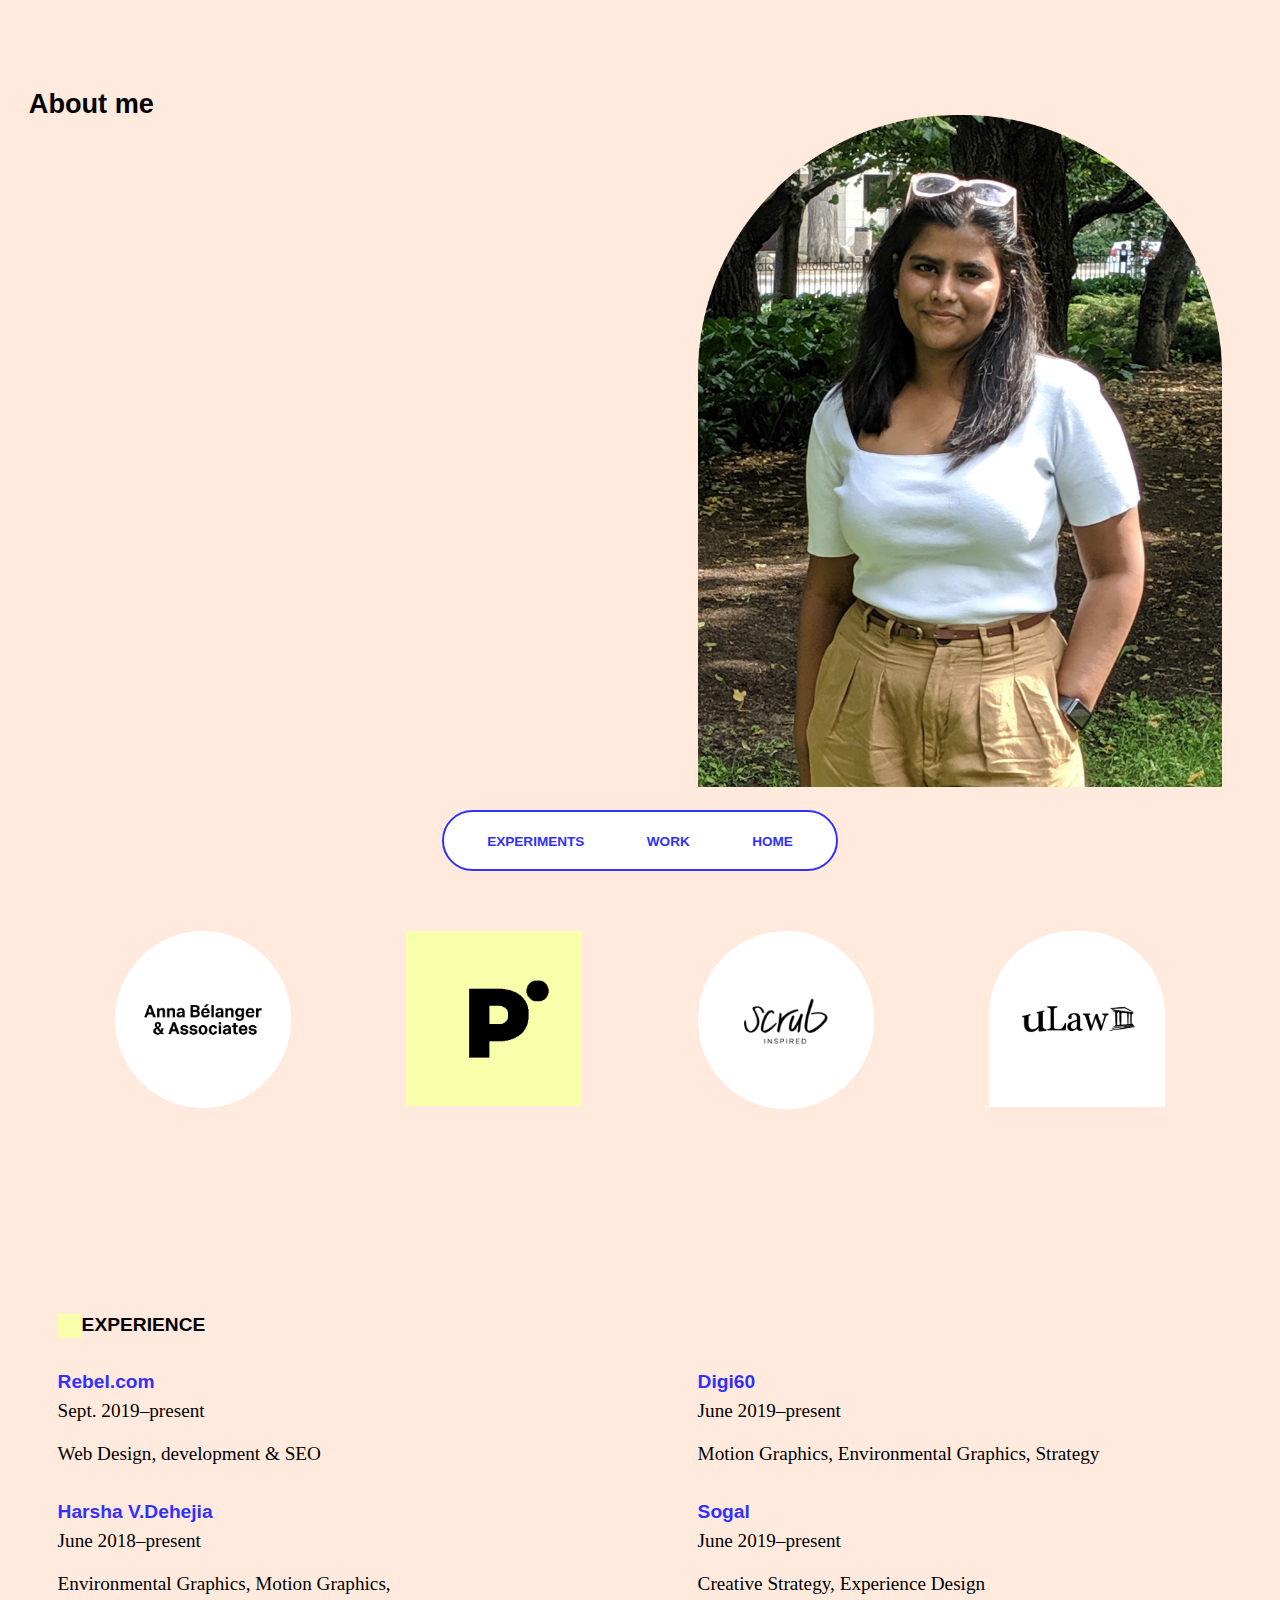
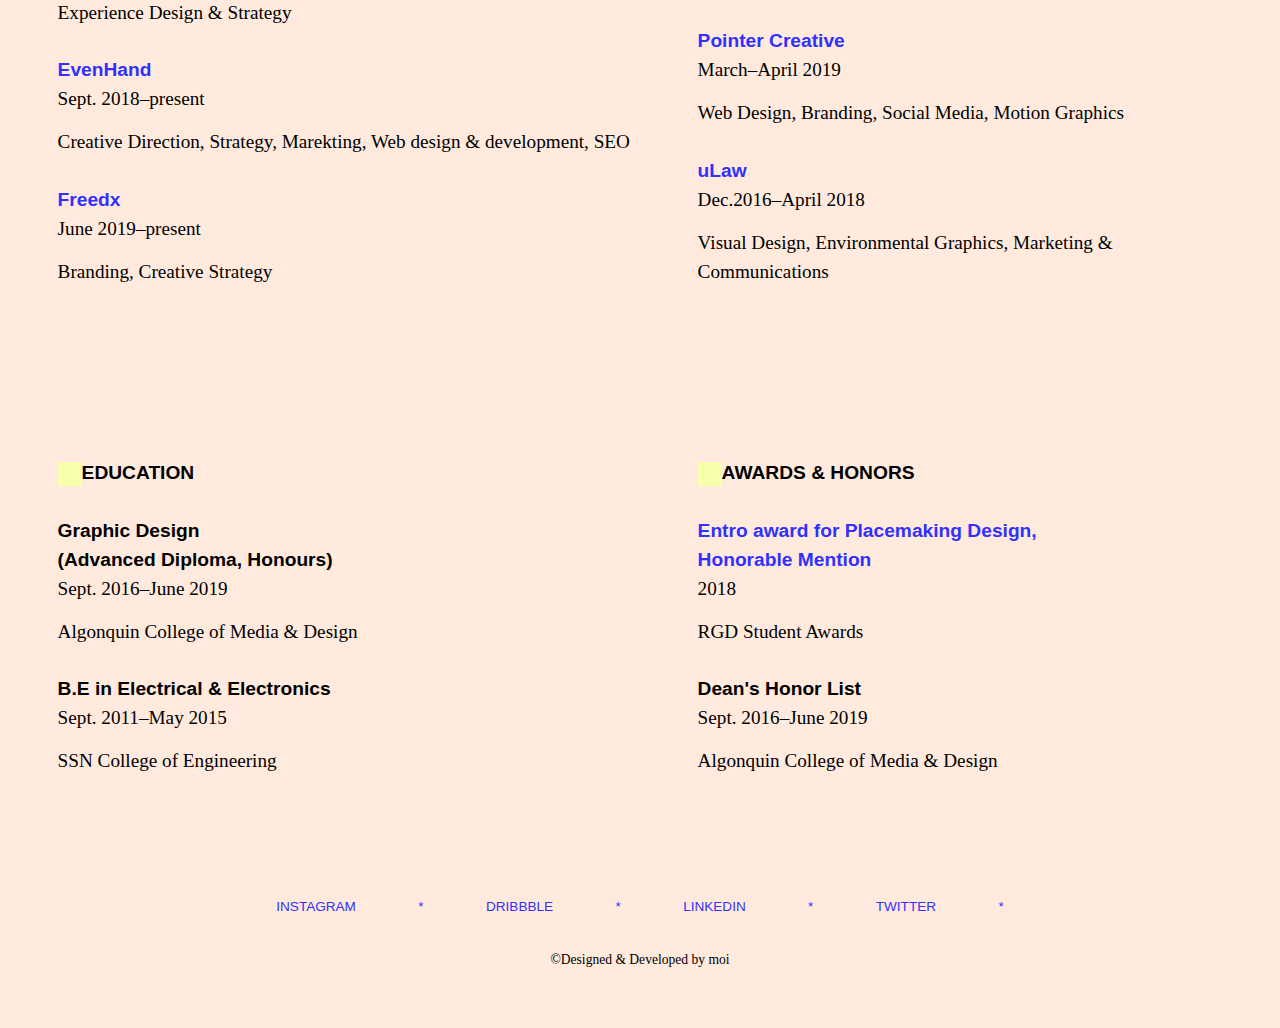
==== about-me.html @ 54960b16 "Add about page" ====
<!DOCTYPE html>
<html lang="en-ca">
<head>
  <meta charset="utf-8">
  <title>🖐🏽Shrinidhi Sridhar</title>
  <link href="css/modules.css" rel="stylesheet">
  <link href="css/type.css" rel="stylesheet">
  <link href="css/grids.css" rel="stylesheet">
  <link href="css/main.css" rel="stylesheet">
  <link rel="stylesheet" href="https://use.typekit.net/ygd5dhr.css">
</head>
<body>
  <header class="">
    <a class="icon i-24" href="index.html"><img class="island-2 img-flex text-left" src="images/arrow-back-24px.svg" alt=""></a>
    <nav class="nav pin-bc push text-center">
      <ul class="list-group-inline  push-0 island-1-2">
        <li class="list-group-item milli termina-demi gutter bold push-0"><a href="experiments.html">EXPERIMENTS</a></li>
        <li class="list-group-item milli termina-demi gutter bold push-0"><a href="#work">WORK</a></li>
        <li class="list-group-item milli termina-demi gutter bold push-0"><a href="index.html">HOME</a></li>
      </ul>
    </nav>
  </header>

  <main class="">
    <section class="grid island push-2">
      <div class="unit xs-1 s-1 m-1-2 l-1-2 island">
        <h2 class="mega termina-demi pad-t">About me</h2>
        <p class="milli"></p>
      </div>
      <div class="unit xs-1 s-1 m-1-2 l-1-2 pad-t-2">
        <img class="img-flex gutter-2 pad-t gutter-2" src="images/me.png" alt="">
      </div>
    </section>

    <section class="island-2 clients">
      <h3 class="kilo termina-demi text-center">CLIENTS</h3>
      <ul class="list-group-inline grid">
        <li class="unit xs-1-2 s-1-2 m-1-4 l-1-4 list-group-item pad-t pad-b gutter-2"><a href="#"><img class="img-flex" src="images/anna-logo.png" alt=""></a></li>
        <li class="unit xs-1-2 s-1-2 m-1-4 l-1-4 list-group-item pad-t pad-b gutter-2"><a href="#"><img class="img-flex" src="images/pointer-logo.png" alt=""></a></li>
        <li class="unit xs-1-2 s-1-2 m-1-4 l-1-4 list-group-item pad-t pad-b gutter-2"><a href="#"><img class="img-flex" src="images/scrub-logo.png" alt=""></a></li>
        <li class="unit xs-1-2 s-1-2 m-1-4 l-1-4 list-group-item pad-t pad-b gutter-2"><a href="#"><img class="img-flex" src="images/ulaw-logo.png" alt=""></a></li>
      </ul>
    </section>

    <section class="pad-t-2 experience island-2">
      <h3 class="kilo pad-t-2 termina-demi"><img class="icon i-24" src="images/square.png" alt="">EXPERIENCE</h3>
      <div class="grid">
        <ul class="unit xs-1 s-1 m-1-2 l-1-2 list-group-inline">
          <li class="list-group-item">
            <a class="kilo push-0 termina-demi" href="https://www.rebel.com/" target="_blank">Rebel.com</a>
            <p class="kilo freight-big push-1-2 italic">Sept. 2019–present</p>
            <p class="kilo freight-big">Web Design, development & SEO</p>
          </li>
          <li class="list-group-item">
            <a class="kilo push-0 termina-demi" href="https://www.rebel.com/" target="_blank">Harsha V.Dehejia</a>
            <p class="kilo freight-big push-1-2 italic">June 2018–present</p>
            <p class="kilo freight-big">Environmental Graphics, Motion Graphics,<br>Experience Design & Strategy</p>
          </li>
          <li class="list-group-item">
            <a class="kilo push-0 termina-demi" href="https://www.rebel.com/" target="_blank">EvenHand</a>
            <p class="kilo freight-big push-1-2 italic">Sept. 2018–present</p>
            <p class="kilo freight-big">Creative Direction, Strategy, Marekting, Web design & development, SEO</p>
          </li>
          <li class="list-group-item">
            <a class="kilo push-0 termina-demi" href="https://www.rebel.com/" target="_blank">Freedx</a>
            <p class="kilo freight-big push-1-2 italic">June 2019–present</p>
            <p class="kilo freight-big">Branding, Creative Strategy</p>
          </li>
        </ul>
        <ul class="unit xs-1 s-1 m-1-2 l-1-2 list-group-inline gutter-2">
          <li class="list-group-item">
            <a class="kilo push-0 termina-demi" href="https://www.rebel.com/" target="_blank">Digi60</a>
            <p class="kilo freight-big push-1-2 italic">June 2019–present</p>
            <p class="kilo freight-big">Motion Graphics, Environmental Graphics, Strategy</p>
          </li>
          <li class="list-group-item">
            <a class="kilo push-0 termina-demi" href="https://www.rebel.com/" target="_blank">Sogal</a>
            <p class="kilo freight-big push-1-2 italic">June 2019–present</p>
            <p class="kilo freight-big">Creative Strategy, Experience Design</p>
          </li>
          <li class="list-group-item">
            <a class="kilo push-0 termina-demi" href="https://www.rebel.com/" target="_blank">Pointer Creative</a>
            <p class="kilo freight-big push-1-2 italic">March–April 2019</p>
            <p class="kilo freight-big">Web Design, Branding, Social Media, Motion Graphics</p>
          </li>
          <li class="list-group-item">
            <a class="kilo push-0 termina-demi" href="https://www.rebel.com/" target="_blank">uLaw</a>
            <p class="kilo freight-big push-1-2 italic">Dec.2016–April 2018</p>
            <p class="kilo freight-big">Visual Design, Environmental Graphics, Marketing & Communications</p>
          </li>
        </ul>
      </div>
    </section>

    <section class="pad-t-2 island-2 grid">
      <div class="unit xs-1 s-1 m-1-2 l-1-2 gutter-2">
        <h3 class="kilo pad-t-2 termina-demi"><img class="icon i-24" src="images/square.png" alt="">EDUCATION</h3>
        <ul class="list-group-inline">
          <li class="list-group-item">
            <p class="kilo push-0 termina-demi">Graphic Design<br>(Advanced Diploma, Honours)</p>
            <p class="kilo freight-big push-1-2 italic">Sept. 2016–June 2019</p>
            <p class="kilo freight-big">Algonquin College of Media & Design</p>
          </li>
          <li class="list-group-item">
            <p class="kilo push-0 termina-demi">B.E in Electrical & Electronics</p>
            <p class="kilo freight-big push-1-2 italic">Sept. 2011–May 2015 </p>
            <p class="kilo freight-big">SSN College of Engineering</p>
          </li>
        </ul>
      </div>
      <div class="unit xs-1 s-1 m-1-2 l-1-2 gutter-2">
        <h3 class="kilo pad-t-2 termina-demi"><img class="icon i-24" src="images/square.png" alt="">AWARDS & HONORS</h3>
        <ul class="list-group-inline">
          <li class="list-group-item">
            <a href="https://www.rgd.ca/studentsgrads/student-awards/index/news_post/4551.php" class="kilo push-0 termina-demi">Entro award for Placemaking Design,<br>Honorable Mention</a>
            <p class="kilo freight-big push-1-2 italic">2018</p>
            <p class="kilo freight-big">RGD Student Awards</p>
          </li>
          <li class="list-group-item">
            <p class="kilo push-0 termina-demi">Dean's Honor List</p>
            <p class="kilo freight-big push-1-2 italic">Sept. 2016–June 2019</p>
            <p class="kilo freight-big">Algonquin College of Media & Design</p>
          </li>
        </ul>
      </div>
    </section>
  </main>

  <footer class="text-center island-2">
    <ul class="list-group-inline">
      <li class="list-group-item"><a class="text-upper milli termina-regular gutter" href="">Instagram</a></li>
      <li class="list-group-item"><a class="text-upper milli termina-regular gutter" href="">*</a></li>
      <li class="list-group-item"><a class="text-upper milli termina-regular gutter" href="">Dribbble</a></li>
      <li class="list-group-item"><a class="text-upper milli termina-regular gutter" href="">*</a></li>
      <li class="list-group-item"><a class="text-upper milli termina-regular gutter" href="">Linkedin</a></li>
      <li class="list-group-item"><a class="text-upper milli termina-regular gutter" href="">*</a></li>
      <li class="list-group-item"><a class="text-upper milli termina-regular gutter" href="">Twitter</a></li>
      <li class="list-group-item"><a class="text-upper milli termina-regular gutter" href="">*</a></li>
    </ul>
    <p class="milli freight-big push-0">©Designed & Developed by moi</p>

  </footer>


</body>
</html>
---- css/modules.css ----
/*
 * Modulifier || Code released under the UNLICENSE
 * Code under other copyrights & licenses listed below.
 * https://modulifier.web-dev.tools/#responsive;images;list-group;embed;media-object;icons;hidden;positioning;nice-lists;forms;buttons;accessibility
 */

@-moz-viewport { width: device-width; scale: 1; }
@-ms-viewport { width: device-width; scale: 1; }
@-o-viewport { width: device-width; scale: 1; }
@-webkit-viewport { width: device-width; scale: 1; }
@viewport { width: device-width; scale: 1; }

html {
  box-sizing: border-box;
  -moz-text-size-adjust: 100%;
  -ms-text-size-adjust: 100%;
  -webkit-text-size-adjust: 100%;
  text-size-adjust: 100%;
}

*, *::before, *::after {
  box-sizing: inherit;
}

body {
  margin: 0;
}

article,
aside,
details,
figcaption,
figure,
footer,
header,
main,
menu,
nav,
section,
summary {
  display: block;
}

audio,
canvas,
progress,
video {
  display: inline-block;
  vertical-align: baseline;
}

template {
  display: none;
}

details {
  cursor: pointer;
}

audio:not([controls]) {
  display: none;
  height: 0;
}

a,
area,
button,
input,
label,
select,
textarea,
[tabindex] {
  -ms-touch-action: manipulation;
  touch-action: manipulation;
}

img {
  border: 0;
}

.img-flex,
.img-flex img {
  display: block;
  width: 100%;
}

svg {
  fill: currentColor;
}

svg:not(:root) {
  overflow: hidden;
}

svg.img-flex {
  width: 100%;
  height: 100%;
}

.image-replacement, .ir {
  overflow: hidden;
  direction: ltr;
  text-align: left;
  text-indent: 100%;
  white-space: nowrap;
}

.list-group, .list-group-inline, .list-group--inline {
  padding-left: 0;
  list-style-type: none;
}

.list-group > dd {
  margin-left: 0;
}

.list-group-inline::before,
.list-group-inline::after,
.list-group--inline::before,
.list-group--inline::after {
  content: "";
  display: table;
}

.list-group-inline::after,
.list-group--inline::after {
  clear: both;
}

.list-group-inline > li,
.list-group--inline > li {
  display: inline-block;
}

.list-group-inline > dt,
.list-group--inline > dt {
  clear: left;
  float: left;
  width: 11em;
}

.list-group-inline > dd,
.list-group--inline > dd {
  float: left;
  min-width: 12em;
}

.embed {
  margin-left: 0;
  margin-right: 0;
  overflow: hidden;
  position: relative;
  width: 100%;
}

.embed-1by1, .embed--1by1 {
  padding-top: 100%; /* Square */
}

.embed-4by3, .embed--4by3 {
  padding-top: 75%; /* Traditional TV/computer screens */
}

.embed-iso216, .embed--iso216 {
  padding-top: 70.92%; /* A-standard paper sizes */
}

.embed-3by2, .embed--3by2 {
  padding-top: 66.6%; /* Classic 35 mm film & most digital photos, landscape */
}

.embed-2by3, .embed--2by3 {
  padding-top: 150%; /* Classic 35 mm film & most digital photos, portrait */
}

.embed-golden, .embed--golden {
  padding-top: 61.8%; /* The Golden Ratio */
}

.embed-16by9, .embed--16by9 {
  padding-top: 56.25%; /* HD TV */
}

.embed-185by100, .embed--185by100 {
  padding-top: 54.05%; /* Common widescreen cinema */
}

.embed-24by10, .embed--24by10 {
  padding-top: 41.667%; /* Widescreen cinema: 2.4:1 */
}

.embed-3by1, .embed--3by1 {
  padding-top: 33.3333%; /* Panorama photos */
}

.embed-4by1, .embed--4by1 {
  padding-top: 25%; /* Polyvision */
}

.embed-5by1, .embed--5by1 {
  padding-top: 20%; /* Really wide... */
}

.embed-item, .embed__item {
  min-height: 100%;
  left: 0;
  position: absolute;
  top: 0;
  width: 100%;
}

.media {
  overflow: hidden;
}

.media-img, .media__img {
  float: left;
}

.media-img-reversed, .media__img--reversed {
  float: right;
}

.media-img-stacked, .media__img--stacked {
  float: none;
}

.media-body, .media__body {
  overflow: hidden;
  min-width: 12em; /* Slightly less than 200px, responsiveness built in */
}

.icon {
  display: inline-block;
  position: relative;
  background: transparent none no-repeat center center;
  background-size: contain;
  vertical-align: middle;
}

.i-16, .i--16 {
  height: 16px;
  width: 16px;
}

.i-18, .i--18 {
  height: 18px;
  width: 18px;
}

.i-20, .i--20 {
  height: 20px;
  width: 20px;
}

.i-24, .i--24 {
  height: 24px;
  width: 24px;
}

.i-32, .i--32 {
  height: 32px;
  width: 32px;
}

.i-48, .i--48 {
  height: 48px;
  width: 48px;
}

.i-64, .i--64 {
  height: 64px;
  width: 64px;
}

.i-96, .i--96 {
  height: 96px;
  width: 96px;
}

.i-128, .i--128 {
  height: 128px;
  width: 128px;
}

.i-192, .i--192 {
  height: 192px;
  width: 192px;
}

.i-256, .i--256 {
  height: 256px;
  width: 256px;
}

.icon img,
.icon svg {
  left: 0;
  height: 100%;
  position: absolute;
  top: 0;
  width: 100%;
  fill: currentColor;
}

.icon-label {
  vertical-align: middle;
}

.icon-link,
.icon-link:focus,
.icon-link:hover {
  text-decoration: none;
}

[hidden], .hidden {
  /* stylelint-disable declaration-no-important */
  display: none !important;
  visibility: hidden !important;
  /* stylelint-enable */
}

.visually-hidden {
  height: 1px;
  margin: -1px;
  overflow: hidden;
  padding: 0;
  position: absolute;
  width: 1px;
  border: 0;
  clip: rect(0 0 0 0);
  clip-path: inset(50%);
}

.visually-hidden.focusable:active, .visually-hidden.focusable:focus {
  height: auto;
  margin: 0;
  overflow: visible;
  position: static;
  width: auto;
  clip: auto;
  clip-path: none;
}

.invisible {
  visibility: hidden;
}

.chop,
.crop {
  overflow: hidden;
}

.truncate {
  max-width: 100%;
  overflow: hidden;
  width: 100%;
  text-overflow: ellipsis;
  white-space: nowrap;
}

.scrollable {
  max-width: 100%;
  overflow-x: auto;
  overflow-y: hidden;
  -webkit-overflow-scrolling: touch;
}

.flex-row {
  display: -webkit-flex;
  display: -ms-flexbox;
  display: flex;
}

.flex-justify {
  -webkit-justify-content: space-between;
  -ms-flex-pack: space-between;
  justify-content: space-between;
}

.flex-align-center {
  -webkit-align-items: center;
  -ms-flex-align: center;
  align-items: center;
}

.center-text,
.center-flow {
  text-align: center;
}

.center-block {
  margin-left: auto;
  margin-right: auto;
}

.no-auto-margins,
.not-centered {
  /* stylelint-disable declaration-no-important */
  margin-left: 0 !important;
  margin-right: 0 !important;
  /* stylelint-enable */
}

.center-content,
.center-content-vertical,
.center-contents,
.center-contents-vertical {
  display: -webkit-flex;
  display: -ms-flexbox;
  display: flex;
  -webkit-justify-content: center;
  -ms-flex-pack: center;
  justify-content: center;
  -webkit-align-items: center;
  -ms-flex-align: center;
  align-items: center;
  -webkit-align-content: center;
  -ms-flex-line-pack: center;
  align-content: center;
  -webkit-flex-direction: column wrap;
  -ms-flex-direction: column wrap;
  flex-flow: column wrap;
}

.center-content-start,
.center-content-vertical-start,
.center-contents-start,
.center-contents-vertical-start {
  display: -webkit-flex;
  display: -ms-flexbox;
  display: flex;
  -webkit-justify-content: center;
  -ms-flex-pack: center;
  justify-content: center;
  -webkit-flex-direction: column wrap;
  -ms-flex-direction: column wrap;
  flex-flow: column wrap;
}

.center-content-horizontal,
.center-contents-horizontal {
  display: -webkit-flex;
  display: -ms-flexbox;
  display: flex;
  -webkit-justify-content: center;
  -ms-flex-pack: center;
  justify-content: center;
  -webkit-align-items: center;
  -ms-flex-align: center;
  align-items: center;
  -webkit-align-content: center;
  -ms-flex-line-pack: center;
  align-content: center;
  -webkit-flex-direction: row wrap;
  -ms-flex-direction: row wrap;
  flex-flow: row wrap;
}

.clearfix::after {
  content: " ";
  display: block;
  clear: both;
}

.left {
  float: left;
}

.right {
  float: right;
}

.inline {
  display: inline;
}

.block {
  display: block;
}

.inline-block, .ib {
  display: inline-block;
}

.valign-top {
  vertical-align: top;
}

.valign-bottom {
  vertical-align: bottom;
}

.valign-middle {
  vertical-align: middle;
}

.fixed {
  position: fixed;
}

.relative {
  position: relative;
}

[class*="pin-"],
.absolute {
  position: absolute;
}

.static {
  position: static;
}

.zindex-1 {
  z-index: 1;
}

.zindex-2 {
  z-index: 2;
}

.zindex-3 {
  z-index: 3;
}

.zindex-1000 {
  z-index: 1000;
}

.pin-top-left,
.pin-left-top,
.pin-tl,
.pin-lt {
  top: 0;
  left: 0;
}

.pin-top-right,
.pin-right-top,
.pin-tr,
.pin-rt {
  top: 0;
  right: 0;
}

.pin-bottom-left,
.pin-left-bottom,
.pin-bl,
.pin-lb {
  bottom: 0;
  left: 0;
}

.pin-bottom-right,
.pin-right-bottom,
.pin-br,
.pin-rb {
  bottom: 0;
  right: 0;
}

.pin-top-center,
.pin-center-top,
.pin-tc,
.pin-ct {
  left: 50%;
  top: 0;
  transform: translateX(-50%);
}

.pin-bottom-center,
.pin-center-bottom,
.pin-bc,
.pin-cb {
  bottom: 0;
  left: 50%;
  transform: translateX(-50%);
}

.pin-center-left,
.pin-left-center,
.pin-cl,
.pin-lc {
  left: 0;
  top: 50%;
  transform: translateY(-50%);
}

.pin-center-right,
.pin-right-center,
.pin-cr,
.pin-rc {
  right: 0;
  top: 50%;
  transform: translateY(-50%);
}

.pin-center, .pin-c {
  left: 50%;
  top: 50%;
  transform: translate(-50%, -50%);
}

.width-quarter, .w-1-4 {
  width: 25%;
}

.width-half, .w-1-2 {
  width: 50%;
}

.width-full, .w-1 {
  width: 100%;
}

.height-quarter, .h-1-4 {
  height: 25%;
}

.height-half, .h-1-2 {
  height: 50%;
}

.height-full, .h-1 {
  height: 100%;
}

.height-win-quarter, .h-w-1-4 {
  height: 25vh;
  max-height: 46em;
}

.height-win-half, .h-w-1-2 {
  height: 50vh;
  max-height: 46em;
}

.height-win-full, .h-w-1 {
  height: 100vh;
  max-height: 46em;
}

ul {
  list-style-type: none;
}

ul > li::before {
  content: "·";
  float: left;
  margin-left: -1.6em;
  width: 1.3em;
  text-align: right;
}

ol {
  counter-reset: ol-simple-numbers;
  list-style-type: none;
}

ol > li::before {
  float: left;
  margin-left: -1.6em;
  width: 1.3em;
  counter-increment: ol-simple-numbers;
  content: counter(ol-simple-numbers);
  text-align: right;
}

.list-group > li::before,
.list-group-inline > li::before,
.list-group--inline > li::before {
  content: none;
}

/* stylelint-disable no-descending-specificity */

/*
 * (c) Nicolas Gallagher and Jonathan Neal of Normalize.css || MIT License
 *     https://necolas.github.io/normalize.css/
 */

button,
input,
optgroup,
select,
textarea {
  color: inherit;
  font: inherit;
  margin: 0;
}

button,
input {
  overflow: visible;
}

button,
select {
  text-transform: none;
}

button,
html [type="button"],
[type="reset"],
[type="submit"] {
  -webkit-appearance: button;
  cursor: pointer;
}

button[disabled],
html input[disabled] {
  cursor: default;
}

button::-moz-focus-inner,
input::-moz-focus-inner {
  border: 0;
  padding: 0;
}

[type="checkbox"],
[type="radio"] {
  opacity: 0;
  position: absolute;
  height: 1px;
  width: 1px;
}

[type="number"]::-webkit-inner-spin-button,
[type="number"]::-webkit-outer-spin-button {
  height: auto;
}

[type="search"]::-webkit-search-cancel-button,
[type="search"]::-webkit-search-decoration {
  -webkit-appearance: none;
}

fieldset {
  padding-left: 0;
  padding-right: 0;

  border: 0;
  border-top: 2px solid #666;
}

legend {
  color: inherit;
  display: table;
  max-width: 100%;
  padding: 0 .3em 0 0;
  white-space: normal;

  border: 0;

  font-weight: bold;
}

optgroup {
  font-weight: bold;
}

::-webkit-input-placeholder {
  color: inherit;
  opacity: .54;
}

::-webkit-file-upload-button {
  -webkit-appearance: button;
  font: inherit;
}

/* End Normalize.css code */

label,
.label-block {
  display: block;
  cursor: pointer;
}

[type="checkbox"] + label,
[type="radio"] + label,
.label-inline {
  display: inline-block;
}

input:not([type]),
[type="text"],
[type="number"],
[type="search"],
[type="url"],
[type="email"],
[type="password"],
[type="tel"],
[type="datetime-local"],
[type="month"],
[type="week"],
[type="date"],
[type="time"],
[type="range"],
select,
textarea {
  -moz-appearance: none;
  -webkit-appearance: none;
  appearance: none;
}

input,
textarea {
  display: block;
  width: 100%;

  background-color: #fff;
  border: 2px solid #666;
  border-radius: 0;
}

label {
  vertical-align: middle;
}

textarea {
  max-width: 100%;
  min-height: 4em;
  overflow: auto;
}

[type="color"] {
  display: inline-block;
  width: 2em;
}

select {
  display: block;
  width: 100%;

  background-image: url("data:image/svg+xml,%3Csvg xmlns='http://www.w3.org/2000/svg' width='256' height='256' viewBox='0 0 256 256'%3E%3Cpath fill='none' stroke='%23000' stroke-miterlimit='10' stroke-width='70' d='M36.3 82.1l91.9 91.8 91.5-91.8'/%3E%3C/svg%3E");
  background-repeat: no-repeat;
  background-position: calc(100% - .4em) center;
  background-size: 18px auto;
  background-color: #fff;
  border: 2px solid #666;
  border-radius: 0;
}

[type="checkbox"] + label::before {
  content: " ";
  display: inline-block;
  height: 1.8em;
  margin-right: .3em;
  position: relative;
  vertical-align: middle;
  top: -.1em;
  width: 1.8em;

  background-color: #fff;
  background-size: cover;
  border: 2px solid #666;

  line-height: inherit;
}

[type="checkbox"]:checked + label::before {
  background-image: url("data:image/svg+xml,%3Csvg xmlns='http://www.w3.org/2000/svg' width='256' height='256' viewBox='0 0 256 256'%3E%3Cpath fill='none' stroke='%23000' stroke-miterlimit='10' stroke-width='50' d='M49.9 130.1l50.8 50.7L206.1 75.2'/%3E%3C/svg%3E");
}

[type="checkbox"]:focus + label::before {
  outline: 3px solid #000;
  z-index: 1000;
}

[type="radio"] + label::before {
  content: " ";
  display: inline-block;
  height: 1.8em;
  margin-right: .3em;
  position: relative;
  vertical-align: middle;
  top: -.1em;
  width: 1.8em;

  background-color: #fff;
  background-size: cover;
  border: 2px solid #666;
  border-radius: 50%;

  line-height: inherit;
}

[type="radio"]:checked + label::before {
  background-image: url("data:image/svg+xml,%3Csvg xmlns='http://www.w3.org/2000/svg' width='256' height='256' viewBox='0 0 256 256'%3E%3Ccircle cx='128' cy='128' r='70.4'/%3E%3C/svg%3E");
}

[type="radio"]:focus + label::before,
[type="radio"] + label:focus::before {
  box-shadow: 0 0 0 3px #000;
  z-index: 1000;
}

[type="range"] {
  border: 0;
  background-color: #fff;
}

[type="range"]::-webkit-slider-runnable-track {
  height: 6px;

  -webkit-appearance: none;
  appearance: none;
  background-color: #ccc;
  border: 0;
  border-radius: 3px;
}

[type="range"]:active::-webkit-slider-runnable-track {
  background-color: #ccc;
}

[type="range"]::-moz-range-track {
  height: 6px;

  -moz-appearance: none;
  appearance: none;
  background-color: #ccc;
  border: 0;
  border-radius: 3px;
}

[type="range"]:active::-moz-range-track {
  background-color: #ccc;
}

[type="range"]::-ms-track {
  height: 6px;

  -ms-appearance: none;
  appearance: none;
  background-color: #ccc;
  border: 0;
  border-radius: 3px;
}

[type="range"]:active::-ms-track {
  background-color: #ccc;
}

[type="range"]::-webkit-slider-thumb {
  margin-top: -4px;
  height: 16px;
  width: 16px;

  -webkit-appearance: none;
  appearance: none;
  background-color: #000;
  border: none;
  border-radius: 50%;
}

[type="range"]:hover::-webkit-slider-thumb {
  background-color: #000;
}

[type="range"]:active::-webkit-slider-thumb {
  background-color: #000;
}

[type="range"]::-moz-range-thumb {
  margin-top: -4px;
  height: 16px;
  width: 16px;

  -webkit-appearance: none;
  appearance: none;
  background-color: #000;
  border: none;
  border-radius: 50%;
}

[type="range"]:hover::-moz-range-thumb {
  background-color: #000;
}

[type="range"]:active::-moz-range-thumb {
  background-color: #000;
}

[type="range"]::-ms-thumb {
  margin-top: -4px;
  height: 16px;
  width: 16px;

  -webkit-appearance: none;
  appearance: none;
  background-color: #000;
  border: none;
  border-radius: 50%;
}

[type="range"]:hover::-ms-thumb {
  background-color: #000;
}

[type="range"]:active::-ms-thumb {
  background-color: #000;
}

[type="checkbox"].hide-custom-input + label::before,
[type="checkbox"] + .hide-custom-input::before,
[type="radio"].hide-custom-input + label::before,
[type="radio"] + .hide-custom-input::before {
  content: none;
  display: none;
}

/* stylelint-enable */

.link-box {
  display: block;
  text-decoration: none;
}

/* stylelint-disable no-descending-specificity */

button,
.btn {
  cursor: pointer;
  display: inline-block;
  margin: 0;
  overflow: visible;
  padding: .375em .75em .42em;
  -webkit-appearance: none;
  -moz-appearance: none;
  appearance: none;
  background-color: #333;
  border-radius: 4px;
  border: 3px solid #333;
  color: #fff;
  font: inherit;
  text-decoration: none;
  text-transform: none;
}

button::-moz-focus-inner {
  border: 0;
  padding: 0;
}

/* stylelint-enable */

button:focus,
button:hover,
.btn:focus,
.btn:hover {
  background-color: #000;
  border-color: #000;
  color: #fff;
}

button[disabled] {
  cursor: default;
}

.btn-light, .btn--light {
  background-color: #e2e2e2;
  border-color: #e2e2e2;
  color: #000;
}

.btn-light:focus,
.btn-light:hover,
.btn--light:focus,
.btn--light:hover {
  background-color: #666;
  border-color: #666;
  color: #fff;
}

.btn-ghost,
.btn--ghost {
  background-color: transparent;
  border-color: #333;
  color: #000;
}

.btn-ghost:focus,
.btn-ghost:hover,
.btn--ghost:focus,
.btn--ghost:hover {
  background-color: #e2e2e2;
  border-color: #000;
  color: #000;
}

.btn-link {
  display: inline;
  padding: 0;
  background-color: transparent;
  border-radius: 0;
  border: 0;
  color: inherit;
}

.btn-link:focus,
.btn-link:hover {
  background-color: transparent;
  color: inherit;
}

a:hover, a:active {
  outline: none;
}

a:focus,
[tabindex="0"]:focus,
details:focus,
summary:focus,
input:focus,
textarea:focus,
button:focus,
select:focus {
  outline: 3px solid #000;
  outline-offset: 0;
}

a:focus, [tabindex="0"]:focus {
  outline-offset: 3px;
}

.skip-links {
  margin: 0;
  padding: 0;
  list-style-type: none;
}

.skip-links > li::before {
  content: none; /* Remove the bullets if nice lists is selected */
}

.skip-links a,
.skip-links button {
  padding: .5em .75em;
  position: absolute;
  top: -10em;
  z-index: 10000; /* To make sure they're always on top */
  background-color: #000;
  border: 0;
  color: #fff;
  font-size: 1.125rem;
  font-weight: bold;
  text-decoration: none;
}

.skip-links a:focus,
.skip-links button:focus {
  outline-offset: 3px;
  top: 0;
}

[aria-busy="true"] {
  cursor: progress;
}

[aria-controls] {
  cursor: pointer;
}

[aria-disabled] {
  cursor: default;
}
---- css/type.css ----
/*
  Typografier || Code released under the UNLICENSE
  https://typografier.web-dev.tools/#0,100,1.3,1.414,0;38,110,1.4,1.414,1;60,120,1.5,1.414,1;90,130,1.5,1.414,1
*/

html {
  font-size: 100%;
  line-height: 1.3;
}

a {
  background-color: transparent;
  -webkit-text-decoration-skip: objects;
}

sub,
sup {
  font-size: .75em;
  line-height: 1px;
  position: relative;
  vertical-align: baseline;
}

sup {
  top: -.5em;
}

sub {
  bottom: -.25em;
}

pre,
code,
kbd,
samp {
  font-size: 1em;
}

abbr[title] {
  border-bottom: none;
  text-decoration: underline;
  text-decoration: underline dotted;
}

b,
strong {
  font-weight: bold;
}

dfn,
caption {
  font-style: italic;
}

hr {
  border: 0;
  border-top: 2px solid #000;
  height: 0;
}

table {
  border-collapse: collapse;
  border-spacing: 0;
  width: 100%;
  table-layout: fixed;
}

caption {
  text-align: left;
}

th,
td {
  border-bottom: 1px solid #000;
  text-align: left;
  vertical-align: top;
}

thead th {
  vertical-align: bottom;

  border-bottom-width: 2px;
}

.text-left {
  text-align: left;
}

.text-right {
  text-align: right;
}

.text-center {
  text-align: center;
}

.normal {
  font-weight: normal;
  font-style: normal;
}

.not-bold {
  font-weight: normal;
}

.not-italic {
  font-style: normal;
}

.bold {
  font-weight: bold;
}

.italic {
  font-style: italic;
}

.text-upper {
  text-transform: uppercase;
}

.text-lower {
  text-transform: lowercase;
}

.wrapper {
  margin-left: auto;
  margin-right: auto;
  max-width: 52em;
  width: 100%;
}

.wrapper-no-center {
  max-width: 52em;
  width: 100%;
}

.max-length {
  margin-left: auto;
  margin-right: auto;
  max-width: 36em;
  width: 100%;
}

.max-length-no-center {
  max-width: 36em;
  width: 100%;
}

h1,
h2,
h3,
h4,
h5,
h6,
p,
ul,
ol,
dl,
dd,
figure,
blockquote,
details,
hr,
fieldset,
pre,
table,
caption,
menu {
  margin: 0 0 1.3rem;
}

.tenamega {
  font-size: 45.1797rem;
  line-height: 58.825rem;
}

.tenakilo {
  font-size: 31.9517rem;
  line-height: 41.6rem;
}

.tena {
  font-size: 22.5967rem;
  line-height: 29.575rem;
}

.nina {
  font-size: 15.9807rem;
  line-height: 20.8rem;
}

.yotta {
  font-size: 11.3018rem;
  line-height: 14.95rem;
}

.zetta {
  font-size: 7.9928rem;
  line-height: 10.4rem;
}

h1,
.exa {
  font-size: 5.6526rem;
  line-height: 7.475rem;
}

h2,
.peta {
  font-size: 3.9976rem;
  line-height: 5.2rem;
}

h3,
.tera {
  font-size: 2.8271rem;
  line-height: 3.9rem;
}

h4,
.giga {
  font-size: 1.9994rem;
  line-height: 2.6rem;
}

h5,
.mega {
  font-size: 1.414rem;
  line-height: 1.95rem;
}

h6,
.kilo,
input,
textarea {
  font-size: 1rem;
  line-height: 1.3rem;
}

small,
.milli {
  font-size: .7072rem;
  line-height: 1.3rem;
}

.micro {
  font-size: .5002rem;
  line-height: .65rem;
}

.nano {
  font-size: .3537rem;
  line-height: .65rem;
}

.pico {
  font-size: .2502rem;
  line-height: .325rem;
}

ul {
  padding-left: 1em;
}

ol {
  padding-left: 1.6em;
}

input,
option,
select {
  height: calc(1.3rem + .1625rem + .1625rem);
}

[type="color"] {
  width: calc(1.3rem + .1625rem + .1625rem);
}

[type="checkbox"],
[type="radio"] {
  display: inline-block;
  height: auto;
}

.push {
  margin-bottom: 1.3rem;
}

.push-none,
.push-0 {
  margin-bottom: 0;
}

.push-double,
.push-2 {
  margin-bottom: 2.6rem;
}

.push-three-quarters,
.push-3-4 {
  margin-bottom: .975rem;
}

.push-half,
.push-1-2 {
  margin-bottom: .65rem;
}

.push-quarter,
.push-1-4 {
  margin-bottom: .325rem;
}

.push-eighth,
.push-1-8 {
  margin-bottom: .1625rem;
}

.push-right-eighth,
.push-r-1-8 {
  margin-right: .1625rem;
}

.push-right-quarter,
.push-r-1-4 {
  margin-right: .325rem;
}

.push-right-half,
.push-r-1-2 {
  margin-right: .65rem;
}

.push-right-three-quarters,
.push-r-3-4 {
  margin-right: .975rem;
}

.push-right,
.push-r {
  margin-right: 1.3rem;
}

.pad-top,
.pad-t {
  padding-top: 1.3rem;
}

.pad-bottom,
.pad-b {
  padding-bottom: 1.3rem;
}

.pad-top-double,
.pad-t-2 {
  padding-top: 2.6rem;
}

.pad-bottom-double,
.pad-b-2 {
  padding-bottom: 2.6rem;
}

.pad-top-three-quarters,
.pad-t-3-4 {
  padding-top: .975rem;
}

.pad-bottom-three-quarters,
.pad-b-3-4 {
  padding-bottom: .975rem;
}

.pad-top-half,
.pad-t-1-2 {
  padding-top: .65rem;
}

.pad-bottom-half,
.pad-b-1-2 {
  padding-bottom: .65rem;
}

.pad-top-quarter,
.pad-t-1-4 {
  padding-top: .325rem;
}

.pad-bottom-quarter,
.pad-b-1-4 {
  padding-bottom: .325rem;
}

.pad-top-eighth,
.pad-t-1-8 {
  padding-top: .1625rem;
}

.pad-bottom-eighth,
.pad-b-1-8 {
  padding-bottom: .1625rem;
}

.island {
  padding: 1.3rem;
}

.island-double,
.island-2 {
  padding: 2.6rem;
}

.island-three-quarters,
.island-3-4 {
  padding: .975rem;
}

.island-half,
.island-1-2 {
  padding: .65rem;
}

.island-quarter,
.island-1-4,
td,
table th {
  padding: .325rem;
}

.island-eighth,
.island-1-8,
input:not([type="checkbox"]),
input:not([type="radio"]),
textarea {
  padding: .1625rem;
}

.gutter {
  padding-left: 1.3rem;
  padding-right: 1.3rem;
}

.gutter-double,
.gutter-2 {
  padding-left: 2.6rem;
  padding-right: 2.6rem;
}

.gutter-three-quarters,
.gutter-3-4 {
  padding-left: .975rem;
  padding-right: .975rem;
}

.gutter-half,
.gutter-1-2 {
  padding-left: .65rem;
  padding-right: .65rem;
}

.gutter-quarter,
.gutter-1-4,
caption {
  padding-left: .325rem;
  padding-right: .325rem;
}

.gutter-eighth,
.gutter-1-8 {
  padding-left: .1625rem;
  padding-right: .1625rem;
}

.i-1 {
  height: 1.3rem;
  width: 1.3rem;
}

.i-3-4 {
  height: .975rem;
  width: .975rem;
}

.i-1-2 {
  height: .65rem;
  width: .65rem;
}

.i-1-4 {
  height: .325rem;
  width: .325rem;
}

.i-1-8 {
  height: .1625rem;
  width: .1625rem;
}

.i-1-1-2,
.i-3-2 {
  height: 1.95rem;
  width: 1.95rem;
}

.i-1-1-4,
.i-5-4 {
  height: 1.625rem;
  width: 1.625rem;
}

.i-1-3-4,
.i-7-4 {
  height: 2.275rem;
  width: 2.275rem;
}

.i-2 {
  height: 2.6rem;
  width: 2.6rem;
}

select {
  padding: 0 .1625rem;
}

fieldset {
  padding: .325rem 0;

  border: 0;
  border-top: 2px solid #000;
}

legend {
  padding-right: .325rem;
}

@media only screen and (min-width: 38em) {

  html {
    font-size: 110%;
    line-height: 1.4;
  }

  h1,
  h2,
  h3,
  h4,
  h5,
  h6,
  p,
  ul,
  ol,
  dl,
  dd,
  figure,
  blockquote,
  details,
  hr,
  fieldset,
  pre,
  table,
  caption,
  menu {
    margin: 0 0 1.4rem;
  }

  .tenamega {
    font-size: 45.1797rem;
    line-height: 58.8rem;
  }

  .tenakilo {
    font-size: 31.9517rem;
    line-height: 41.65rem;
  }

  .tena {
    font-size: 22.5967rem;
    line-height: 29.4rem;
  }

  .nina {
    font-size: 15.9807rem;
    line-height: 21rem;
  }

  .yotta {
    font-size: 11.3018rem;
    line-height: 14.7rem;
  }

  .zetta {
    font-size: 7.9928rem;
    line-height: 10.5rem;
  }

  h1,
  .exa {
    font-size: 5.6526rem;
    line-height: 7.35rem;
  }

  h2,
  .peta {
    font-size: 3.9976rem;
    line-height: 5.25rem;
  }

  h3,
  .tera {
    font-size: 2.8271rem;
    line-height: 3.85rem;
  }

  h4,
  .giga {
    font-size: 1.9994rem;
    line-height: 2.8rem;
  }

  h5,
  .mega {
    font-size: 1.414rem;
    line-height: 2.1rem;
  }

  h6,
  .kilo,
  input,
  textarea {
    font-size: 1rem;
    line-height: 1.4rem;
  }

  small,
  .milli {
    font-size: .7072rem;
    line-height: 1.05rem;
  }

  .micro {
    font-size: .5002rem;
    line-height: .7rem;
  }

  .nano {
    font-size: .3537rem;
    line-height: .35rem;
  }

  .pico {
    font-size: .2502rem;
    line-height: .35rem;
  }

  ul,
  ol {
    padding-left: 0;
  }

  ul ul,
  ol ul {
    padding-left: 1em;
  }

  ol ol,
  ul ol {
    padding-left: 1.6em;
  }

  .hang-punc {
    float: left;
    margin-left: -1.4em;
    text-align: right;
    width: 1.3em;
  }

  table {
    margin-left: -.35rem;
    margin-right: -.35rem;
    width: calc(100% + .35rem + .35rem);
  }

  input,
  option,
  select {
    height: calc(1.4rem + .175rem + .175rem);
  }

  [type="color"] {
    width: calc(1.4rem + .175rem + .175rem);
  }

  [type="checkbox"],
  [type="radio"] {
    display: inline-block;
    height: auto;
  }

  .push {
    margin-bottom: 1.4rem;
  }

  .push-none,
  .push-0 {
    margin-bottom: 0;
  }

  .push-double,
  .push-2 {
    margin-bottom: 2.8rem;
  }

  .push-three-quarters,
  .push-3-4 {
    margin-bottom: 1.05rem;
  }

  .push-half,
  .push-1-2 {
    margin-bottom: .7rem;
  }

  .push-quarter,
  .push-1-4 {
    margin-bottom: .35rem;
  }

  .push-eighth,
  .push-1-8 {
    margin-bottom: .175rem;
  }

  .push-right-eighth,
  .push-r-1-8 {
    margin-right: .175rem;
  }

  .push-right-quarter,
  .push-r-1-4 {
    margin-right: .35rem;
  }

  .push-right-half,
  .push-r-1-2 {
    margin-right: .7rem;
  }

  .push-right-three-quarters,
  .push-r-3-4 {
    margin-right: 1.05rem;
  }

  .push-right,
  .push-r {
    margin-right: 1.4rem;
  }

  .pad-top,
  .pad-t {
    padding-top: 1.4rem;
  }

  .pad-bottom,
  .pad-b {
    padding-bottom: 1.4rem;
  }

  .pad-top-double,
  .pad-t-2 {
    padding-top: 2.8rem;
  }

  .pad-bottom-double,
  .pad-b-2 {
    padding-bottom: 2.8rem;
  }

  .pad-top-three-quarters,
  .pad-t-3-4 {
    padding-top: 1.05rem;
  }

  .pad-bottom-three-quarters,
  .pad-b-3-4 {
    padding-bottom: 1.05rem;
  }

  .pad-top-half,
  .pad-t-1-2 {
    padding-top: .7rem;
  }

  .pad-bottom-half,
  .pad-b-1-2 {
    padding-bottom: .7rem;
  }

  .pad-top-quarter,
  .pad-t-1-4 {
    padding-top: .35rem;
  }

  .pad-bottom-quarter,
  .pad-b-1-4 {
    padding-bottom: .35rem;
  }

  .pad-top-eighth,
  .pad-t-1-8 {
    padding-top: .175rem;
  }

  .pad-bottom-eighth,
  .pad-b-1-8 {
    padding-bottom: .175rem;
  }

  .island {
    padding: 1.4rem;
  }

  .island-double,
  .island-2 {
    padding: 2.8rem;
  }

  .island-three-quarters,
  .island-3-4 {
    padding: 1.05rem;
  }

  .island-half,
  .island-1-2 {
    padding: .7rem;
  }

  .island-quarter,
  .island-1-4,
  td,
  table th {
    padding: .35rem;
  }

  .island-eighth,
  .island-1-8,
  input:not([type="checkbox"]),
  input:not([type="radio"]),
  textarea {
    padding: .175rem;
  }

  .gutter {
    padding-left: 1.4rem;
    padding-right: 1.4rem;
  }

  .gutter-double,
  .gutter-2 {
    padding-left: 2.8rem;
    padding-right: 2.8rem;
  }

  .gutter-three-quarters,
  .gutter-3-4 {
    padding-left: 1.05rem;
    padding-right: 1.05rem;
  }

  .gutter-half,
  .gutter-1-2 {
    padding-left: .7rem;
    padding-right: .7rem;
  }

  .gutter-quarter,
  .gutter-1-4,
  caption {
    padding-left: .35rem;
    padding-right: .35rem;
  }

  .gutter-eighth,
  .gutter-1-8 {
    padding-left: .175rem;
    padding-right: .175rem;
  }

  .i-1 {
    height: 1.4rem;
    width: 1.4rem;
  }

  .i-3-4 {
    height: 1.05rem;
    width: 1.05rem;
  }

  .i-1-2 {
    height: .7rem;
    width: .7rem;
  }

  .i-1-4 {
    height: .35rem;
    width: .35rem;
  }

  .i-1-8 {
    height: .175rem;
    width: .175rem;
  }

  .i-1-1-2,
  .i-3-2 {
    height: 2.1rem;
    width: 2.1rem;
  }

  .i-1-1-4,
  .i-5-4 {
    height: 1.75rem;
    width: 1.75rem;
  }

  .i-1-3-4,
  .i-7-4 {
    height: 2.45rem;
    width: 2.45rem;
  }

  .i-2 {
    height: 2.8rem;
    width: 2.8rem;
  }

  select {
    padding: 0 .175rem;
  }

  fieldset {
    padding: .35rem 0;

    border: 0;
    border-top: 2px solid #000;
  }

  legend {
    padding-right: .35rem;
  }

}

@media only screen and (min-width: 60em) {

  html {
    font-size: 120%;
    line-height: 1.5;
  }

  h1,
  h2,
  h3,
  h4,
  h5,
  h6,
  p,
  ul,
  ol,
  dl,
  dd,
  figure,
  blockquote,
  details,
  hr,
  fieldset,
  pre,
  table,
  caption,
  menu {
    margin: 0 0 1.5rem;
  }

  .tenamega {
    font-size: 45.1797rem;
    line-height: 58.875rem;
  }

  .tenakilo {
    font-size: 31.9517rem;
    line-height: 41.625rem;
  }

  .tena {
    font-size: 22.5967rem;
    line-height: 29.625rem;
  }

  .nina {
    font-size: 15.9807rem;
    line-height: 21rem;
  }

  .yotta {
    font-size: 11.3018rem;
    line-height: 15rem;
  }

  .zetta {
    font-size: 7.9928rem;
    line-height: 10.5rem;
  }

  h1,
  .exa {
    font-size: 5.6526rem;
    line-height: 7.5rem;
  }

  h2,
  .peta {
    font-size: 3.9976rem;
    line-height: 5.25rem;
  }

  h3,
  .tera {
    font-size: 2.8271rem;
    line-height: 3.75rem;
  }

  h4,
  .giga {
    font-size: 1.9994rem;
    line-height: 2.625rem;
  }

  h5,
  .mega {
    font-size: 1.414rem;
    line-height: 1.875rem;
  }

  h6,
  .kilo,
  input,
  textarea {
    font-size: 1rem;
    line-height: 1.5rem;
  }

  small,
  .milli {
    font-size: .7072rem;
    line-height: 1.125rem;
  }

  .micro {
    font-size: .5002rem;
    line-height: .75rem;
  }

  .nano {
    font-size: .3537rem;
    line-height: .375rem;
  }

  .pico {
    font-size: .2502rem;
    line-height: .375rem;
  }

  ul,
  ol {
    padding-left: 0;
  }

  ul ul,
  ol ul {
    padding-left: 1em;
  }

  ol ol,
  ul ol {
    padding-left: 1.6em;
  }

  .hang-punc {
    float: left;
    margin-left: -1.4em;
    text-align: right;
    width: 1.3em;
  }

  table {
    margin-left: -.375rem;
    margin-right: -.375rem;
    width: calc(100% + .375rem + .375rem);
  }

  input,
  option,
  select {
    height: calc(1.5rem + .1875rem + .1875rem);
  }

  [type="color"] {
    width: calc(1.5rem + .1875rem + .1875rem);
  }

  [type="checkbox"],
  [type="radio"] {
    display: inline-block;
    height: auto;
  }

  .push {
    margin-bottom: 1.5rem;
  }

  .push-none,
  .push-0 {
    margin-bottom: 0;
  }

  .push-double,
  .push-2 {
    margin-bottom: 3rem;
  }

  .push-three-quarters,
  .push-3-4 {
    margin-bottom: 1.125rem;
  }

  .push-half,
  .push-1-2 {
    margin-bottom: .75rem;
  }

  .push-quarter,
  .push-1-4 {
    margin-bottom: .375rem;
  }

  .push-eighth,
  .push-1-8 {
    margin-bottom: .1875rem;
  }

  .push-right-eighth,
  .push-r-1-8 {
    margin-right: .1875rem;
  }

  .push-right-quarter,
  .push-r-1-4 {
    margin-right: .375rem;
  }

  .push-right-half,
  .push-r-1-2 {
    margin-right: .75rem;
  }

  .push-right-three-quarters,
  .push-r-3-4 {
    margin-right: 1.125rem;
  }

  .push-right,
  .push-r {
    margin-right: 1.5rem;
  }

  .pad-top,
  .pad-t {
    padding-top: 1.5rem;
  }

  .pad-bottom,
  .pad-b {
    padding-bottom: 1.5rem;
  }

  .pad-top-double,
  .pad-t-2 {
    padding-top: 3rem;
  }

  .pad-bottom-double,
  .pad-b-2 {
    padding-bottom: 3rem;
  }

  .pad-top-three-quarters,
  .pad-t-3-4 {
    padding-top: 1.125rem;
  }

  .pad-bottom-three-quarters,
  .pad-b-3-4 {
    padding-bottom: 1.125rem;
  }

  .pad-top-half,
  .pad-t-1-2 {
    padding-top: .75rem;
  }

  .pad-bottom-half,
  .pad-b-1-2 {
    padding-bottom: .75rem;
  }

  .pad-top-quarter,
  .pad-t-1-4 {
    padding-top: .375rem;
  }

  .pad-bottom-quarter,
  .pad-b-1-4 {
    padding-bottom: .375rem;
  }

  .pad-top-eighth,
  .pad-t-1-8 {
    padding-top: .1875rem;
  }

  .pad-bottom-eighth,
  .pad-b-1-8 {
    padding-bottom: .1875rem;
  }

  .island {
    padding: 1.5rem;
  }

  .island-double,
  .island-2 {
    padding: 3rem;
  }

  .island-three-quarters,
  .island-3-4 {
    padding: 1.125rem;
  }

  .island-half,
  .island-1-2 {
    padding: .75rem;
  }

  .island-quarter,
  .island-1-4,
  td,
  table th {
    padding: .375rem;
  }

  .island-eighth,
  .island-1-8,
  input:not([type="checkbox"]),
  input:not([type="radio"]),
  textarea {
    padding: .1875rem;
  }

  .gutter {
    padding-left: 1.5rem;
    padding-right: 1.5rem;
  }

  .gutter-double,
  .gutter-2 {
    padding-left: 3rem;
    padding-right: 3rem;
  }

  .gutter-three-quarters,
  .gutter-3-4 {
    padding-left: 1.125rem;
    padding-right: 1.125rem;
  }

  .gutter-half,
  .gutter-1-2 {
    padding-left: .75rem;
    padding-right: .75rem;
  }

  .gutter-quarter,
  .gutter-1-4,
  caption {
    padding-left: .375rem;
    padding-right: .375rem;
  }

  .gutter-eighth,
  .gutter-1-8 {
    padding-left: .1875rem;
    padding-right: .1875rem;
  }

  .i-1 {
    height: 1.5rem;
    width: 1.5rem;
  }

  .i-3-4 {
    height: 1.125rem;
    width: 1.125rem;
  }

  .i-1-2 {
    height: .75rem;
    width: .75rem;
  }

  .i-1-4 {
    height: .375rem;
    width: .375rem;
  }

  .i-1-8 {
    height: .1875rem;
    width: .1875rem;
  }

  .i-1-1-2,
  .i-3-2 {
    height: 2.25rem;
    width: 2.25rem;
  }

  .i-1-1-4,
  .i-5-4 {
    height: 1.875rem;
    width: 1.875rem;
  }

  .i-1-3-4,
  .i-7-4 {
    height: 2.625rem;
    width: 2.625rem;
  }

  .i-2 {
    height: 3rem;
    width: 3rem;
  }

  select {
    padding: 0 .1875rem;
  }

  fieldset {
    padding: .375rem 0;

    border: 0;
    border-top: 2px solid #000;
  }

  legend {
    padding-right: .375rem;
  }

}

@media only screen and (min-width: 90em) {

  html {
    font-size: 130%;
    line-height: 1.5;
  }

  h1,
  h2,
  h3,
  h4,
  h5,
  h6,
  p,
  ul,
  ol,
  dl,
  dd,
  figure,
  blockquote,
  details,
  hr,
  fieldset,
  pre,
  table,
  caption,
  menu {
    margin: 0 0 1.5rem;
  }

  .tenamega {
    font-size: 45.1797rem;
    line-height: 58.875rem;
  }

  .tenakilo {
    font-size: 31.9517rem;
    line-height: 41.625rem;
  }

  .tena {
    font-size: 22.5967rem;
    line-height: 29.625rem;
  }

  .nina {
    font-size: 15.9807rem;
    line-height: 21rem;
  }

  .yotta {
    font-size: 11.3018rem;
    line-height: 15rem;
  }

  .zetta {
    font-size: 7.9928rem;
    line-height: 10.5rem;
  }

  h1,
  .exa {
    font-size: 5.6526rem;
    line-height: 7.5rem;
  }

  h2,
  .peta {
    font-size: 3.9976rem;
    line-height: 5.25rem;
  }

  h3,
  .tera {
    font-size: 2.8271rem;
    line-height: 3.75rem;
  }

  h4,
  .giga {
    font-size: 1.9994rem;
    line-height: 2.625rem;
  }

  h5,
  .mega {
    font-size: 1.414rem;
    line-height: 1.875rem;
  }

  h6,
  .kilo,
  input,
  textarea {
    font-size: 1rem;
    line-height: 1.5rem;
  }

  small,
  .milli {
    font-size: .7072rem;
    line-height: 1.125rem;
  }

  .micro {
    font-size: .5002rem;
    line-height: .75rem;
  }

  .nano {
    font-size: .3537rem;
    line-height: .375rem;
  }

  .pico {
    font-size: .2502rem;
    line-height: .375rem;
  }

  ul,
  ol {
    padding-left: 0;
  }

  ul ul,
  ol ul {
    padding-left: 1em;
  }

  ol ol,
  ul ol {
    padding-left: 1.6em;
  }

  .hang-punc {
    float: left;
    margin-left: -1.4em;
    text-align: right;
    width: 1.3em;
  }

  table {
    margin-left: -.375rem;
    margin-right: -.375rem;
    width: calc(100% + .375rem + .375rem);
  }

  input,
  option,
  select {
    height: calc(1.5rem + .1875rem + .1875rem);
  }

  [type="color"] {
    width: calc(1.5rem + .1875rem + .1875rem);
  }

  [type="checkbox"],
  [type="radio"] {
    display: inline-block;
    height: auto;
  }

  .push {
    margin-bottom: 1.5rem;
  }

  .push-none,
  .push-0 {
    margin-bottom: 0;
  }

  .push-double,
  .push-2 {
    margin-bottom: 3rem;
  }

  .push-three-quarters,
  .push-3-4 {
    margin-bottom: 1.125rem;
  }

  .push-half,
  .push-1-2 {
    margin-bottom: .75rem;
  }

  .push-quarter,
  .push-1-4 {
    margin-bottom: .375rem;
  }

  .push-eighth,
  .push-1-8 {
    margin-bottom: .1875rem;
  }

  .push-right-eighth,
  .push-r-1-8 {
    margin-right: .1875rem;
  }

  .push-right-quarter,
  .push-r-1-4 {
    margin-right: .375rem;
  }

  .push-right-half,
  .push-r-1-2 {
    margin-right: .75rem;
  }

  .push-right-three-quarters,
  .push-r-3-4 {
    margin-right: 1.125rem;
  }

  .push-right,
  .push-r {
    margin-right: 1.5rem;
  }

  .pad-top,
  .pad-t {
    padding-top: 1.5rem;
  }

  .pad-bottom,
  .pad-b {
    padding-bottom: 1.5rem;
  }

  .pad-top-double,
  .pad-t-2 {
    padding-top: 3rem;
  }

  .pad-bottom-double,
  .pad-b-2 {
    padding-bottom: 3rem;
  }

  .pad-top-three-quarters,
  .pad-t-3-4 {
    padding-top: 1.125rem;
  }

  .pad-bottom-three-quarters,
  .pad-b-3-4 {
    padding-bottom: 1.125rem;
  }

  .pad-top-half,
  .pad-t-1-2 {
    padding-top: .75rem;
  }

  .pad-bottom-half,
  .pad-b-1-2 {
    padding-bottom: .75rem;
  }

  .pad-top-quarter,
  .pad-t-1-4 {
    padding-top: .375rem;
  }

  .pad-bottom-quarter,
  .pad-b-1-4 {
    padding-bottom: .375rem;
  }

  .pad-top-eighth,
  .pad-t-1-8 {
    padding-top: .1875rem;
  }

  .pad-bottom-eighth,
  .pad-b-1-8 {
    padding-bottom: .1875rem;
  }

  .island {
    padding: 1.5rem;
  }

  .island-double,
  .island-2 {
    padding: 3rem;
  }

  .island-three-quarters,
  .island-3-4 {
    padding: 1.125rem;
  }

  .island-half,
  .island-1-2 {
    padding: .75rem;
  }

  .island-quarter,
  .island-1-4,
  td,
  table th {
    padding: .375rem;
  }

  .island-eighth,
  .island-1-8,
  input:not([type="checkbox"]),
  input:not([type="radio"]),
  textarea {
    padding: .1875rem;
  }

  .gutter {
    padding-left: 1.5rem;
    padding-right: 1.5rem;
  }

  .gutter-double,
  .gutter-2 {
    padding-left: 3rem;
    padding-right: 3rem;
  }

  .gutter-three-quarters,
  .gutter-3-4 {
    padding-left: 1.125rem;
    padding-right: 1.125rem;
  }

  .gutter-half,
  .gutter-1-2 {
    padding-left: .75rem;
    padding-right: .75rem;
  }

  .gutter-quarter,
  .gutter-1-4,
  caption {
    padding-left: .375rem;
    padding-right: .375rem;
  }

  .gutter-eighth,
  .gutter-1-8 {
    padding-left: .1875rem;
    padding-right: .1875rem;
  }

  .i-1 {
    height: 1.5rem;
    width: 1.5rem;
  }

  .i-3-4 {
    height: 1.125rem;
    width: 1.125rem;
  }

  .i-1-2 {
    height: .75rem;
    width: .75rem;
  }

  .i-1-4 {
    height: .375rem;
    width: .375rem;
  }

  .i-1-8 {
    height: .1875rem;
    width: .1875rem;
  }

  .i-1-1-2,
  .i-3-2 {
    height: 2.25rem;
    width: 2.25rem;
  }

  .i-1-1-4,
  .i-5-4 {
    height: 1.875rem;
    width: 1.875rem;
  }

  .i-1-3-4,
  .i-7-4 {
    height: 2.625rem;
    width: 2.625rem;
  }

  .i-2 {
    height: 3rem;
    width: 3rem;
  }

  select {
    padding: 0 .1875rem;
  }

  fieldset {
    padding: .375rem 0;

    border: 0;
    border-top: 2px solid #000;
  }

  legend {
    padding-right: .375rem;
  }

}
---- css/grids.css ----
/*
  Gridifier || Code released under the UNLICENSE
  https://gridifier.web-dev.tools/#xs,4,0,0,0;s,4,25,0,0;m,4,38,1,1;l,4,60,1,1
*/

.grid {
  margin: 0;
  padding: 0;
  letter-spacing: -.31em;
  text-rendering: optimizeSpeed;
  display: -webkit-flex;
  display: -ms-flexbox;
  display: flex;
  -webkit-flex-flow: row wrap;
  -ms-flex-flow: row wrap;
  flex-flow: row wrap;
}

.grid-bottom {
  -webkit-align-items: flex-end;
  -ms-align-items: flex-end;
  align-items: flex-end;
}

.grid-middle {
  -webkit-align-items: center;
  -ms-align-items: center;
  align-items: center;
}

.grid-stretch {
  -webkit-align-items: stretch;
  -ms-align-items: stretch;
  align-items: stretch;
}

.opera-only :-o-prefocus,
.grid {
  word-spacing: -.43em;
}

.unit {
  letter-spacing: normal;
  text-rendering: auto;
  vertical-align: top;
  word-spacing: normal;
  display: inline-block;
  visibility: visible;
}

.grid-bottom .unit {
  vertical-align: bottom;
}

.grid-middle .unit {
  vertical-align: middle;
}

[class*="unit-push-"],
[class*="unit-pull-"] {
  position: relative;
}

.unit-content-distribute {
  display: -ms-flexbox;
  display: -webkit-flex;
  display: flex;
  -ms-flex-direction: column;
  -webkit-flex-direction: column;
  flex-direction: column;
  -ms-flex-pack: justify;
  -webkit-justify-content: space-between;
  justify-content: space-between;
}

.unit-content-center,
.unit-content-center-vertical {
  display: -webkit-flex;
  display: -ms-flexbox;
  display: flex;
  -webkit-justify-content: center;
  -ms-flex-pack: center;
  justify-content: center;
  -webkit-align-items: center;
  -ms-flex-align: center;
  align-items: center;
  -webkit-align-content: center;
  -ms-flex-line-pack: center;
  align-content: center;
  -webkit-flex-direction: column wrap;
  -ms-flex-direction: column wrap;
  flex-flow: column wrap;
}

.unit-content-center-horizontal {
  display: -webkit-flex;
  display: -ms-flexbox;
  display: flex;
  -webkit-justify-content: center;
  -ms-flex-pack: center;
  justify-content: center;
  -webkit-align-items: center;
  -ms-flex-align: center;
  align-items: center;
  -webkit-align-content: center;
  -ms-flex-line-pack: center;
  align-content: center;
  -webkit-flex-direction: row wrap;
  -ms-flex-direction: row wrap;
  flex-flow: row wrap;
}

.content-fill,
.content-stretch {
  -ms-flex-grow: 2;
  -webkit-flex-grow: 2;
  flex-grow: 2;
  max-width: 100%; /* @bugfix: IE 10, 11 */
}

.content-shrink {
  -ms-align-self: center;
  -webkit-align-self: center;
  align-self: center;
}

.unit-xs-hidden,
.xs-0 {
  display: none;
  visibility: hidden;
}

.unit-xs-centered {
  margin: 0 auto;
}

.unit-xs-1,
.xs-1 {
  display: block;
  visibility: visible;
  width: 100%;
}

.unit-xs-1-2,
.xs-1-2 {
  width: 50%;
}

.unit-xs-1-3,
.xs-1-3 {
  width: 33.3333%;
}

.unit-xs-2-3,
.xs-2-3 {
  width: 66.6667%;
}

.unit-xs-1-4,
.xs-1-4 {
  width: 25%;
}

.unit-xs-3-4,
.xs-3-4 {
  width: 75%;
}

.unit-xs-1-2,
.xs-1-2,
.unit-xs-1-3,
.xs-1-3,
.unit-xs-2-3,
.xs-2-3,
.unit-xs-1-4,
.xs-1-4,
.unit-xs-3-4,
.xs-3-4 {
  display: inline-block;
  visibility: visible;
}

.unit-xs-1-2[class*="-content-"],
.xs-1-2[class*="-content-"],
.unit-xs-1-3[class*="-content-"],
.xs-1-3[class*="-content-"],
.unit-xs-2-3[class*="-content-"],
.xs-2-3[class*="-content-"],
.unit-xs-1-4[class*="-content-"],
.xs-1-4[class*="-content-"],
.unit-xs-3-4[class*="-content-"],
.xs-3-4[class*="-content-"] {
  display: -webkit-flex;
  display: -ms-flexbox;
  display: flex;
}

.unit-xs-content-distribute,
.xs-content-distribute {
  display: -ms-flexbox;
  display: -webkit-flex;
  display: flex;
  -ms-flex-direction: column;
  -webkit-flex-direction: column;
  flex-direction: column;
  -ms-flex-pack: justify;
  -webkit-justify-content: space-between;
  justify-content: space-between;
}

.unit-xs-content-center,
.unit-xs-content-center-vertical {
  display: -webkit-flex;
  display: -ms-flexbox;
  display: flex;
  -webkit-justify-content: center;
  -ms-flex-pack: center;
  justify-content: center;
  -webkit-align-items: center;
  -ms-flex-align: center;
  align-items: center;
  -webkit-align-content: center;
  -ms-flex-line-pack: center;
  align-content: center;
  -webkit-flex-direction: column wrap;
  -ms-flex-direction: column wrap;
  flex-flow: column wrap;
}

.unit-xs-content-center-horizontal {
  display: -webkit-flex;
  display: -ms-flexbox;
  display: flex;
  -webkit-justify-content: center;
  -ms-flex-pack: center;
  justify-content: center;
  -webkit-align-items: center;
  -ms-flex-align: center;
  align-items: center;
  -webkit-align-content: center;
  -ms-flex-line-pack: center;
  align-content: center;
  -webkit-flex-direction: row wrap;
  -ms-flex-direction: row wrap;
  flex-flow: row wrap;
}

.xs-content-fill,
.xs-content-stretch {
  -ms-flex-grow: 2;
  -webkit-flex-grow: 2;
  flex-grow: 2;
  max-width: 100%; /* @bugfix: IE 10, 11 */
}

.xs-content-shrink {
  -ms-align-self: center;
  -webkit-align-self: center;
  align-self: center;
}

@media only screen and (min-width: 25em) {

  .unit-s-hidden,
  .s-0 {
    display: none;
    visibility: hidden;
  }

  .unit-s-centered {
    margin: 0 auto;
  }

  .unit-s-1,
  .s-1 {
    display: block;
    visibility: visible;
    width: 100%;
  }

  .unit-s-1-2,
  .s-1-2 {
    width: 50%;
  }

  .unit-s-1-3,
  .s-1-3 {
    width: 33.3333%;
  }

  .unit-s-2-3,
  .s-2-3 {
    width: 66.6667%;
  }

  .unit-s-1-4,
  .s-1-4 {
    width: 25%;
  }

  .unit-s-3-4,
  .s-3-4 {
    width: 75%;
  }

  .unit-s-1-2,
  .s-1-2,
  .unit-s-1-3,
  .s-1-3,
  .unit-s-2-3,
  .s-2-3,
  .unit-s-1-4,
  .s-1-4,
  .unit-s-3-4,
  .s-3-4 {
    display: inline-block;
    visibility: visible;
  }

  .unit-s-1-2[class*="-content-"],
  .s-1-2[class*="-content-"],
  .unit-s-1-3[class*="-content-"],
  .s-1-3[class*="-content-"],
  .unit-s-2-3[class*="-content-"],
  .s-2-3[class*="-content-"],
  .unit-s-1-4[class*="-content-"],
  .s-1-4[class*="-content-"],
  .unit-s-3-4[class*="-content-"],
  .s-3-4[class*="-content-"] {
    display: -webkit-flex;
    display: -ms-flexbox;
    display: flex;
  }

  .unit-s-content-distribute,
  .s-content-distribute {
    display: -ms-flexbox;
    display: -webkit-flex;
    display: flex;
    -ms-flex-direction: column;
    -webkit-flex-direction: column;
    flex-direction: column;
    -ms-flex-pack: justify;
    -webkit-justify-content: space-between;
    justify-content: space-between;
  }

  .unit-s-content-center,
  .unit-s-content-center-vertical {
    display: -webkit-flex;
    display: -ms-flexbox;
    display: flex;
    -webkit-justify-content: center;
    -ms-flex-pack: center;
    justify-content: center;
    -webkit-align-items: center;
    -ms-flex-align: center;
    align-items: center;
    -webkit-align-content: center;
    -ms-flex-line-pack: center;
    align-content: center;
    -webkit-flex-direction: column wrap;
    -ms-flex-direction: column wrap;
    flex-flow: column wrap;
  }

  .unit-s-content-center-horizontal {
    display: -webkit-flex;
    display: -ms-flexbox;
    display: flex;
    -webkit-justify-content: center;
    -ms-flex-pack: center;
    justify-content: center;
    -webkit-align-items: center;
    -ms-flex-align: center;
    align-items: center;
    -webkit-align-content: center;
    -ms-flex-line-pack: center;
    align-content: center;
    -webkit-flex-direction: row wrap;
    -ms-flex-direction: row wrap;
    flex-flow: row wrap;
  }

  .s-content-fill,
  .s-content-stretch {
    -ms-flex-grow: 2;
    -webkit-flex-grow: 2;
    flex-grow: 2;
    max-width: 100%; /* @bugfix: IE 10, 11 */
  }

  .s-content-shrink {
    -ms-align-self: center;
    -webkit-align-self: center;
    align-self: center;
  }

}

@media only screen and (min-width: 38em) {

  .unit-m-hidden,
  .m-0 {
    display: none;
    visibility: hidden;
  }

  .unit-m-centered {
    margin: 0 auto;
  }

  .unit-m-1,
  .m-1 {
    display: block;
    visibility: visible;
    width: 100%;
  }

  .unit-offset-m-0 {
    margin-left: 0;
  }

  .unit-push-m-0,
  .unit-pull-m-0 {
    left: 0;
  }

  .unit-m-1-2,
  .m-1-2 {
    width: 50%;
  }

  .unit-offset-m-1-2 {
    margin-left: 50%;
  }

  .unit-push-m-1-2 {
    left: 50%;
  }

  .unit-pull-m-1-2 {
    left: -50%;
  }

  .unit-m-1-3,
  .m-1-3 {
    width: 33.3333%;
  }

  .unit-offset-m-1-3 {
    margin-left: 33.3333%;
  }

  .unit-push-m-1-3 {
    left: 33.3333%;
  }

  .unit-pull-m-1-3 {
    left: -33.3333%;
  }

  .unit-m-2-3,
  .m-2-3 {
    width: 66.6667%;
  }

  .unit-offset-m-2-3 {
    margin-left: 66.6667%;
  }

  .unit-push-m-2-3 {
    left: 66.6667%;
  }

  .unit-pull-m-2-3 {
    left: -66.6667%;
  }

  .unit-m-1-4,
  .m-1-4 {
    width: 25%;
  }

  .unit-offset-m-1-4 {
    margin-left: 25%;
  }

  .unit-push-m-1-4 {
    left: 25%;
  }

  .unit-pull-m-1-4 {
    left: -25%;
  }

  .unit-m-3-4,
  .m-3-4 {
    width: 75%;
  }

  .unit-offset-m-3-4 {
    margin-left: 75%;
  }

  .unit-push-m-3-4 {
    left: 75%;
  }

  .unit-pull-m-3-4 {
    left: -75%;
  }

  .unit-m-1-2,
  .m-1-2,
  .unit-m-1-3,
  .m-1-3,
  .unit-m-2-3,
  .m-2-3,
  .unit-m-1-4,
  .m-1-4,
  .unit-m-3-4,
  .m-3-4 {
    display: inline-block;
    visibility: visible;
  }

  .unit-m-1-2[class*="-content-"],
  .m-1-2[class*="-content-"],
  .unit-m-1-3[class*="-content-"],
  .m-1-3[class*="-content-"],
  .unit-m-2-3[class*="-content-"],
  .m-2-3[class*="-content-"],
  .unit-m-1-4[class*="-content-"],
  .m-1-4[class*="-content-"],
  .unit-m-3-4[class*="-content-"],
  .m-3-4[class*="-content-"] {
    display: -webkit-flex;
    display: -ms-flexbox;
    display: flex;
  }

  .unit-m-content-distribute,
  .m-content-distribute {
    display: -ms-flexbox;
    display: -webkit-flex;
    display: flex;
    -ms-flex-direction: column;
    -webkit-flex-direction: column;
    flex-direction: column;
    -ms-flex-pack: justify;
    -webkit-justify-content: space-between;
    justify-content: space-between;
  }

  .unit-m-content-center,
  .unit-m-content-center-vertical {
    display: -webkit-flex;
    display: -ms-flexbox;
    display: flex;
    -webkit-justify-content: center;
    -ms-flex-pack: center;
    justify-content: center;
    -webkit-align-items: center;
    -ms-flex-align: center;
    align-items: center;
    -webkit-align-content: center;
    -ms-flex-line-pack: center;
    align-content: center;
    -webkit-flex-direction: column wrap;
    -ms-flex-direction: column wrap;
    flex-flow: column wrap;
  }

  .unit-m-content-center-horizontal {
    display: -webkit-flex;
    display: -ms-flexbox;
    display: flex;
    -webkit-justify-content: center;
    -ms-flex-pack: center;
    justify-content: center;
    -webkit-align-items: center;
    -ms-flex-align: center;
    align-items: center;
    -webkit-align-content: center;
    -ms-flex-line-pack: center;
    align-content: center;
    -webkit-flex-direction: row wrap;
    -ms-flex-direction: row wrap;
    flex-flow: row wrap;
  }

  .m-content-fill,
  .m-content-stretch {
    -ms-flex-grow: 2;
    -webkit-flex-grow: 2;
    flex-grow: 2;
    max-width: 100%; /* @bugfix: IE 10, 11 */
  }

  .m-content-shrink {
    -ms-align-self: center;
    -webkit-align-self: center;
    align-self: center;
  }

}

@media only screen and (min-width: 60em) {

  .unit-l-hidden,
  .l-0 {
    display: none;
    visibility: hidden;
  }

  .unit-l-centered {
    margin: 0 auto;
  }

  .unit-l-1,
  .l-1 {
    display: block;
    visibility: visible;
    width: 100%;
  }

  .unit-offset-l-0 {
    margin-left: 0;
  }

  .unit-push-l-0,
  .unit-pull-l-0 {
    left: 0;
  }

  .unit-l-1-2,
  .l-1-2 {
    width: 50%;
  }

  .unit-offset-l-1-2 {
    margin-left: 50%;
  }

  .unit-push-l-1-2 {
    left: 50%;
  }

  .unit-pull-l-1-2 {
    left: -50%;
  }

  .unit-l-1-3,
  .l-1-3 {
    width: 33.3333%;
  }

  .unit-offset-l-1-3 {
    margin-left: 33.3333%;
  }

  .unit-push-l-1-3 {
    left: 33.3333%;
  }

  .unit-pull-l-1-3 {
    left: -33.3333%;
  }

  .unit-l-2-3,
  .l-2-3 {
    width: 66.6667%;
  }

  .unit-offset-l-2-3 {
    margin-left: 66.6667%;
  }

  .unit-push-l-2-3 {
    left: 66.6667%;
  }

  .unit-pull-l-2-3 {
    left: -66.6667%;
  }

  .unit-l-1-4,
  .l-1-4 {
    width: 25%;
  }

  .unit-offset-l-1-4 {
    margin-left: 25%;
  }

  .unit-push-l-1-4 {
    left: 25%;
  }

  .unit-pull-l-1-4 {
    left: -25%;
  }

  .unit-l-3-4,
  .l-3-4 {
    width: 75%;
  }

  .unit-offset-l-3-4 {
    margin-left: 75%;
  }

  .unit-push-l-3-4 {
    left: 75%;
  }

  .unit-pull-l-3-4 {
    left: -75%;
  }

  .unit-l-1-2,
  .l-1-2,
  .unit-l-1-3,
  .l-1-3,
  .unit-l-2-3,
  .l-2-3,
  .unit-l-1-4,
  .l-1-4,
  .unit-l-3-4,
  .l-3-4 {
    display: inline-block;
    visibility: visible;
  }

  .unit-l-1-2[class*="-content-"],
  .l-1-2[class*="-content-"],
  .unit-l-1-3[class*="-content-"],
  .l-1-3[class*="-content-"],
  .unit-l-2-3[class*="-content-"],
  .l-2-3[class*="-content-"],
  .unit-l-1-4[class*="-content-"],
  .l-1-4[class*="-content-"],
  .unit-l-3-4[class*="-content-"],
  .l-3-4[class*="-content-"] {
    display: -webkit-flex;
    display: -ms-flexbox;
    display: flex;
  }

  .unit-l-content-distribute,
  .l-content-distribute {
    display: -ms-flexbox;
    display: -webkit-flex;
    display: flex;
    -ms-flex-direction: column;
    -webkit-flex-direction: column;
    flex-direction: column;
    -ms-flex-pack: justify;
    -webkit-justify-content: space-between;
    justify-content: space-between;
  }

  .unit-l-content-center,
  .unit-l-content-center-vertical {
    display: -webkit-flex;
    display: -ms-flexbox;
    display: flex;
    -webkit-justify-content: center;
    -ms-flex-pack: center;
    justify-content: center;
    -webkit-align-items: center;
    -ms-flex-align: center;
    align-items: center;
    -webkit-align-content: center;
    -ms-flex-line-pack: center;
    align-content: center;
    -webkit-flex-direction: column wrap;
    -ms-flex-direction: column wrap;
    flex-flow: column wrap;
  }

  .unit-l-content-center-horizontal {
    display: -webkit-flex;
    display: -ms-flexbox;
    display: flex;
    -webkit-justify-content: center;
    -ms-flex-pack: center;
    justify-content: center;
    -webkit-align-items: center;
    -ms-flex-align: center;
    align-items: center;
    -webkit-align-content: center;
    -ms-flex-line-pack: center;
    align-content: center;
    -webkit-flex-direction: row wrap;
    -ms-flex-direction: row wrap;
    flex-flow: row wrap;
  }

  .l-content-fill,
  .l-content-stretch {
    -ms-flex-grow: 2;
    -webkit-flex-grow: 2;
    flex-grow: 2;
    max-width: 100%; /* @bugfix: IE 10, 11 */
  }

  .l-content-shrink {
    -ms-align-self: center;
    -webkit-align-self: center;
    align-self: center;
  }

}
---- css/main.css ----
html {
  background-color: #ffeadd;
}

.white {
  background-color: #fff;
}

.nav {
  position: fixed;
}
/* #fcbe96 */

/* Syne Wide Medium */
/* .syne-wide {
  font-family: titling-gothic-fb-wide, sans-serif;
  font-weight: 500;
  font-style: normal;
}

.syne-wide-regular {
  font-family: titling-gothic-fb-wide, sans-serif;
  font-weight: 300;
  font-style: normal;
}

.freight-text {
  font-family: freight-text-pro, serif;
  font-weight: 400;
  font-style: normal;
} */

.termina-regular {
  font-family: termina,sans-serif;
  font-weight: 400;
  font-style: normal;
}

.termina-heavy {
  font-family: termina,sans-serif;
  font-weight: 800;
  font-style: normal;
}

.termina-demi {
  font-family: termina,sans-serif;
  font-weight: 600;
  font-style: normal;
}

.freight-big {
  font-family: kepler-std-subhead,serif;
  /* font-family: plantin, sans-serif; */
  font-weight: 400;
  font-style: normal;
}

.plantin-italic {
  font-family: plantin, sans-serif;
  font-weight: 400;
  font-style: italic;
}

a {
  text-decoration: none;
  color: #3131ff;
}

a:hover {
  cursor: url(finger.cur), auto;
}

.nav {
  background-color: #fff;
  border: 2px #3131ff solid;
  border-radius: 48px;
}

h1 {
  color: #3131ff;
}
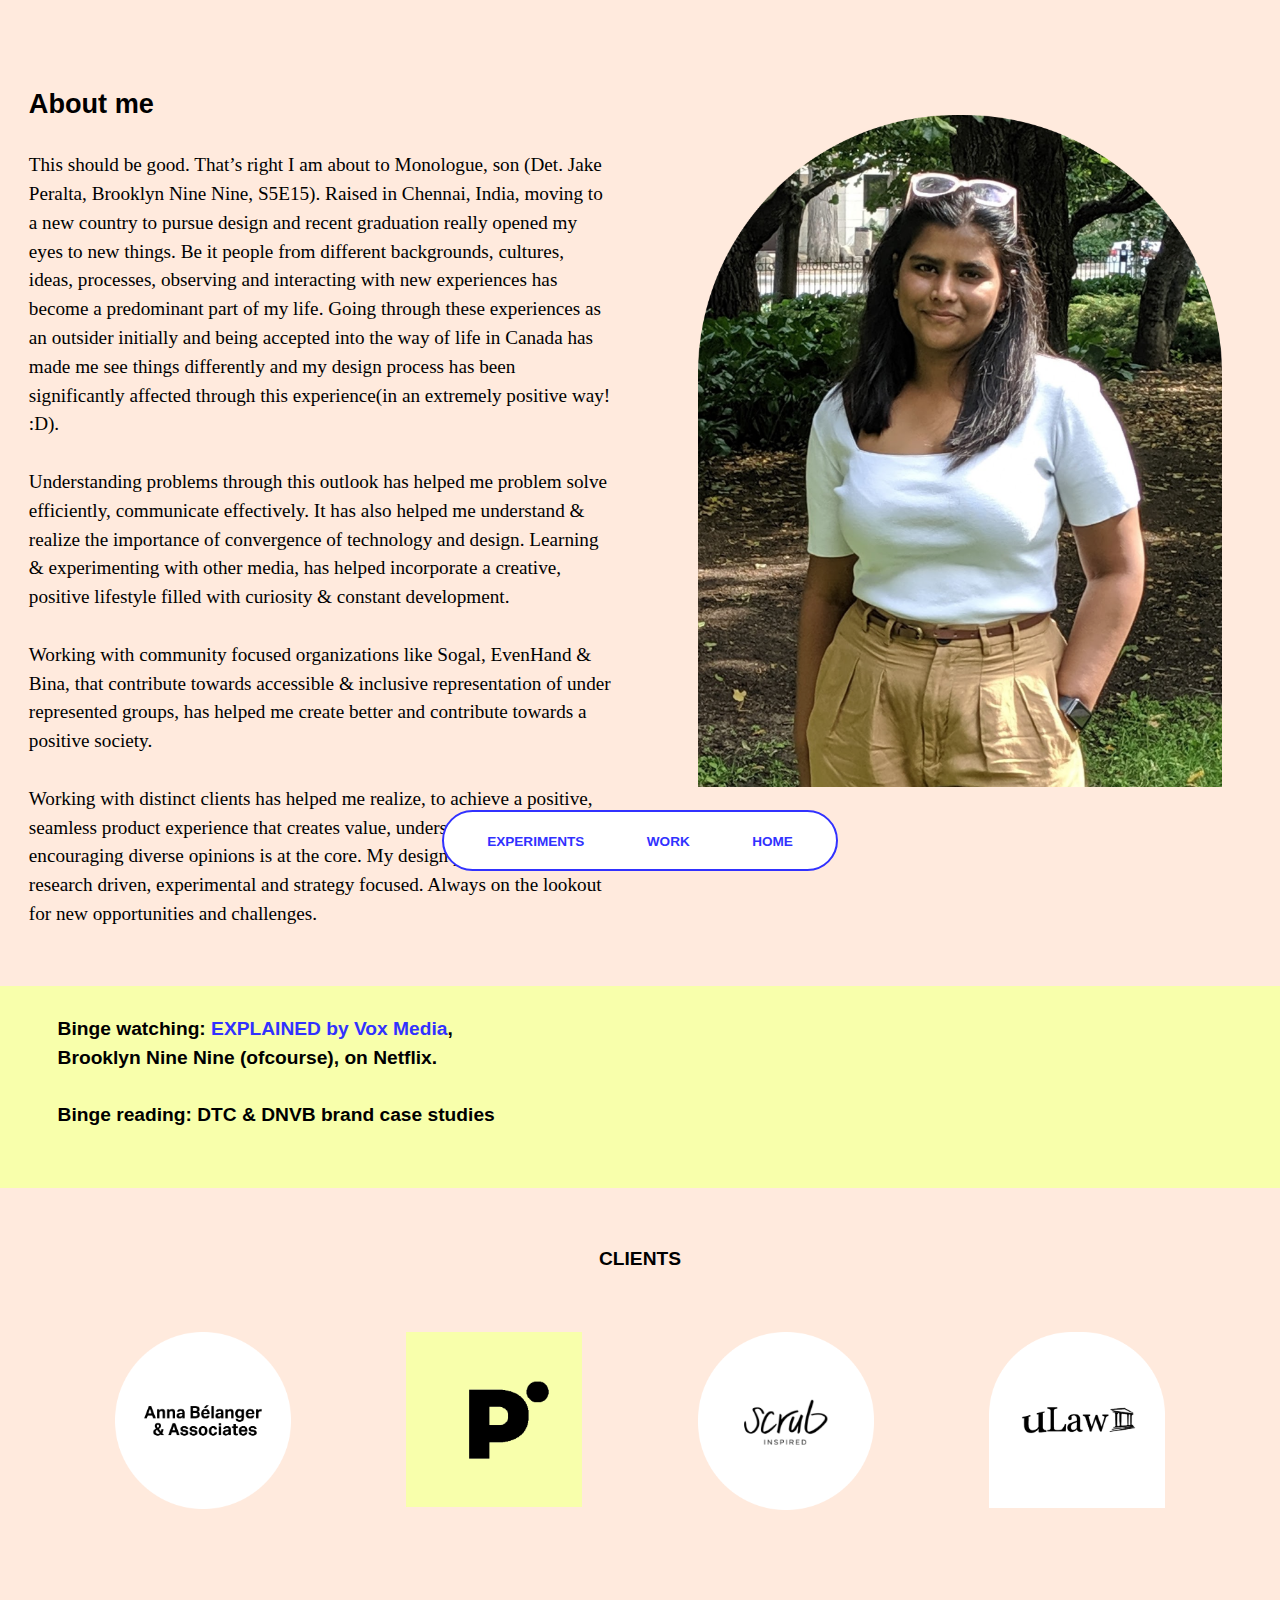
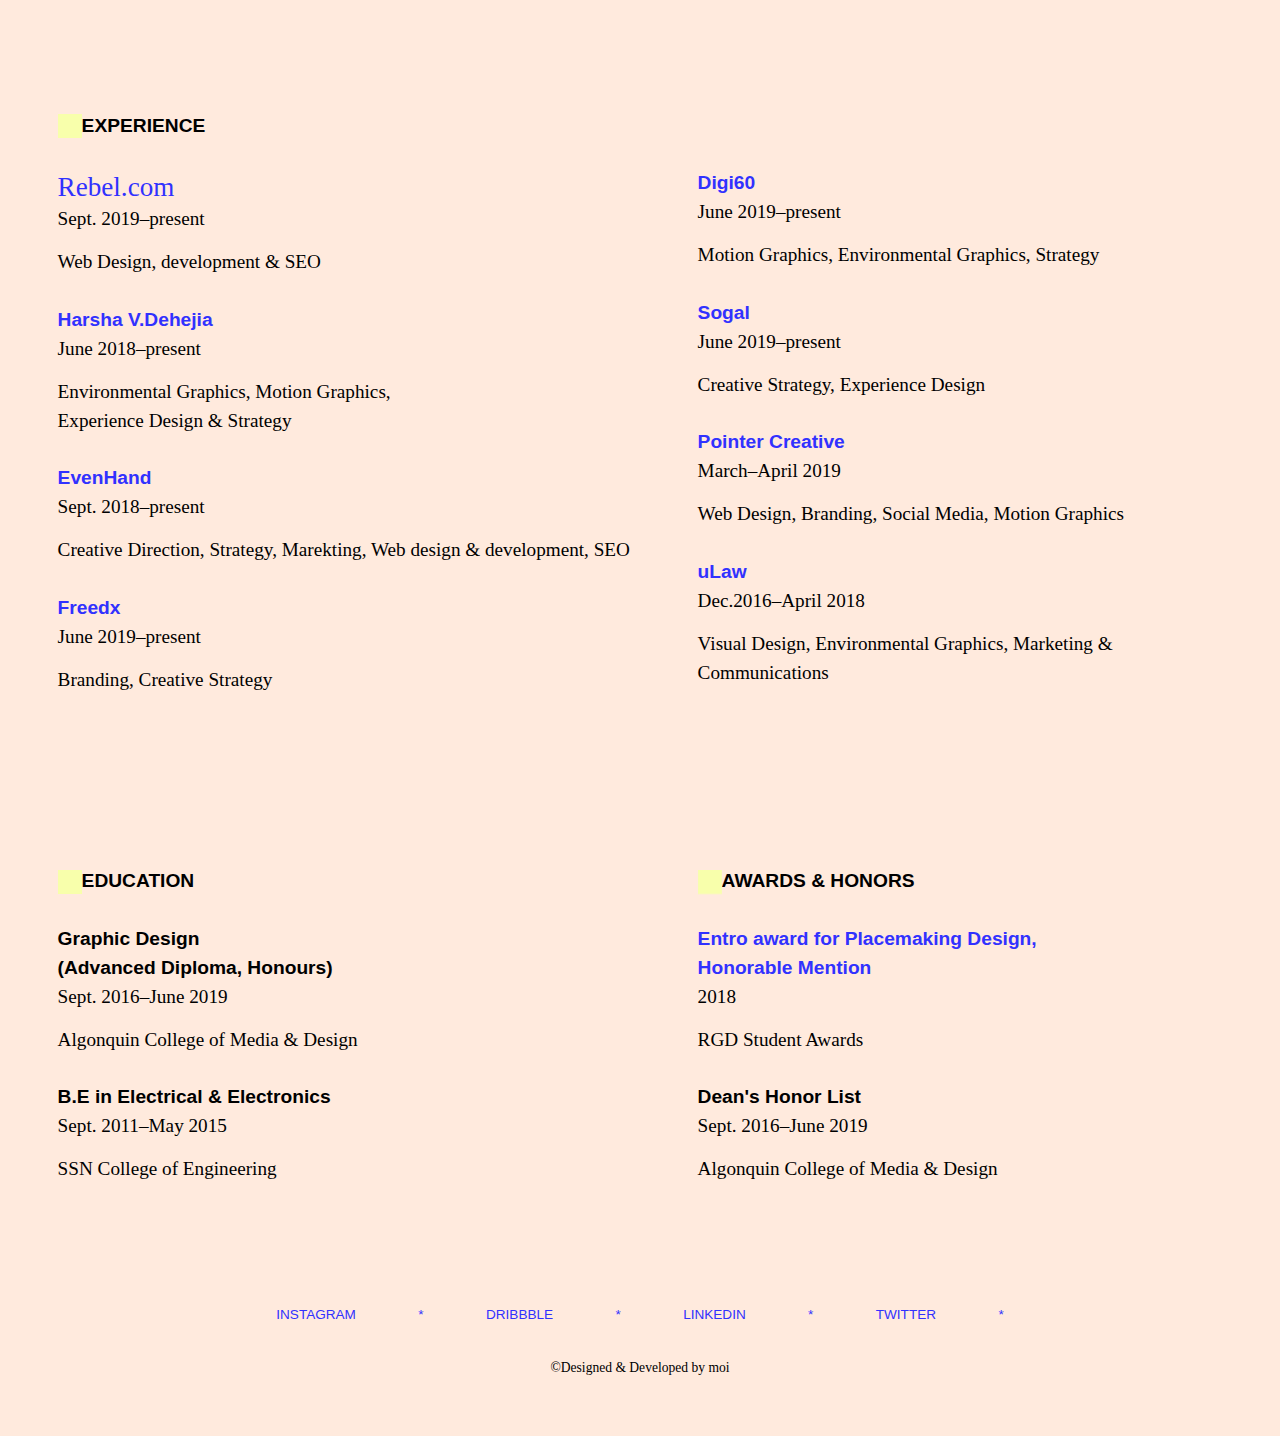
==== commit 38a9b3b5: "Add text to the about me page" ====
--- a/about-me.html
+++ b/about-me.html
@@ -25,12 +25,19 @@
     <section class="grid island push-2">
       <div class="unit xs-1 s-1 m-1-2 l-1-2 island">
         <h2 class="mega termina-demi pad-t">About me</h2>
-        <p class="milli"></p>
+        <p class="">This should be good. That’s right I am about to Monologue, son (Det. Jake Peralta, Brooklyn Nine Nine, S5E15). Raised in Chennai, India, moving to a new country to pursue design and recent graduation really opened my eyes to new things. Be it people from different backgrounds, cultures, ideas, processes, observing and interacting with new experiences has become a predominant part of my life. Going through these experiences as an outsider initially and being accepted into the way of life in Canada has made me see things differently and my design process has been significantly affected through this experience(in an extremely positive way! :D). </p>
+        <p class="">Understanding problems through this outlook has helped me problem solve efficiently, communicate effectively. It has also helped me understand & realize the importance of convergence of technology and design. Learning & experimenting with other media, has helped incorporate a creative, positive lifestyle filled with curiosity & constant development.</p>
+        <p class="">Working with community focused organizations like Sogal, EvenHand & Bina, that contribute towards accessible & inclusive representation of under represented groups, has helped me create better and contribute towards a positive society.</p>
+        <p class="">Working with distinct clients has helped me realize, to achieve a positive, seamless product experience that creates value, understanding processes, encouraging diverse opinions is at the core. My design process is heavily research driven, experimental and strategy focused. Always on the lookout for new opportunities and challenges.</p>
       </div>
       <div class="unit xs-1 s-1 m-1-2 l-1-2 pad-t-2">
         <img class="img-flex gutter-2 pad-t gutter-2" src="images/me.png" alt="">
       </div>
     </section>
+    <div class="bg-yellow gutter-2 pad-t pad-b">
+      <p class="kilo scroll-rtl termina-demi">Binge watching: <span><a class="" href="https://www.netflix.com/title/80216752" target="_blank">EXPLAINED by Vox Media</a></span>, <br>Brooklyn Nine Nine (ofcourse), on Netflix.</p>
+      <p class="kilo scroll-ltr termina-demi">Binge reading: DTC & DNVB brand case studies</p>
+    </div>
 
     <section class="island-2 clients">
       <h3 class="kilo termina-demi text-center">CLIENTS</h3>
@@ -47,7 +54,7 @@
       <div class="grid">
         <ul class="unit xs-1 s-1 m-1-2 l-1-2 list-group-inline">
           <li class="list-group-item">
-            <a class="kilo push-0 termina-demi" href="https://www.rebel.com/" target="_blank">Rebel.com</a>
+            <a class="push-0 freight-big mega" href="https://www.rebel.com/" target="_blank">Rebel.com</a>
             <p class="kilo freight-big push-1-2 italic">Sept. 2019–present</p>
             <p class="kilo freight-big">Web Design, development & SEO</p>
           </li>
--- a/css/main.css
+++ b/css/main.css
@@ -9,7 +9,7 @@
 .nav {
   position: fixed;
 }
-/* #fcbe96 */
+/* #fcbe96 ffeadd */
 
 /* Syne Wide Medium */
 /* .syne-wide {
@@ -43,7 +43,7 @@
 }
 
 .termina-demi {
-  font-family: termina,sans-serif;
+  font-family: rhode-extended,sans-serif;
   font-weight: 600;
   font-style: normal;
 }
@@ -79,3 +79,54 @@
 h1 {
   color: #3131ff;
 }
+
+.font-white {
+  color: #fff;
+}
+
+.font-black {
+  color: #000;
+}
+
+.bg-yellow {
+  background-color: #f8ffab;
+  color: #000;
+}
+
+.scroll-rtl {
+  animation-name: running-footer1;
+  animation-duration: 20s;
+  animation-iteration-count: infinite;
+  animation-direction: normal;
+  animation-timing-function: linear;
+}
+
+.scroll-ltr {
+  animation-name: running-footer2;
+  animation-duration: 20s;
+  animation-iteration-count: infinite;
+  animation-direction: normal;
+  animation-timing-function: linear;
+}
+
+@keyframes running-footer1 {
+
+  0% {
+      transform: translateX(-20%);
+  }
+  100% {
+        transform: translateX(100%);
+  }
+
+}
+
+@keyframes running-footer2 {
+
+  0% {
+      transform: translateX(100%);
+  }
+  100% {
+      transform: translateX(-20%);
+  }
+
+}
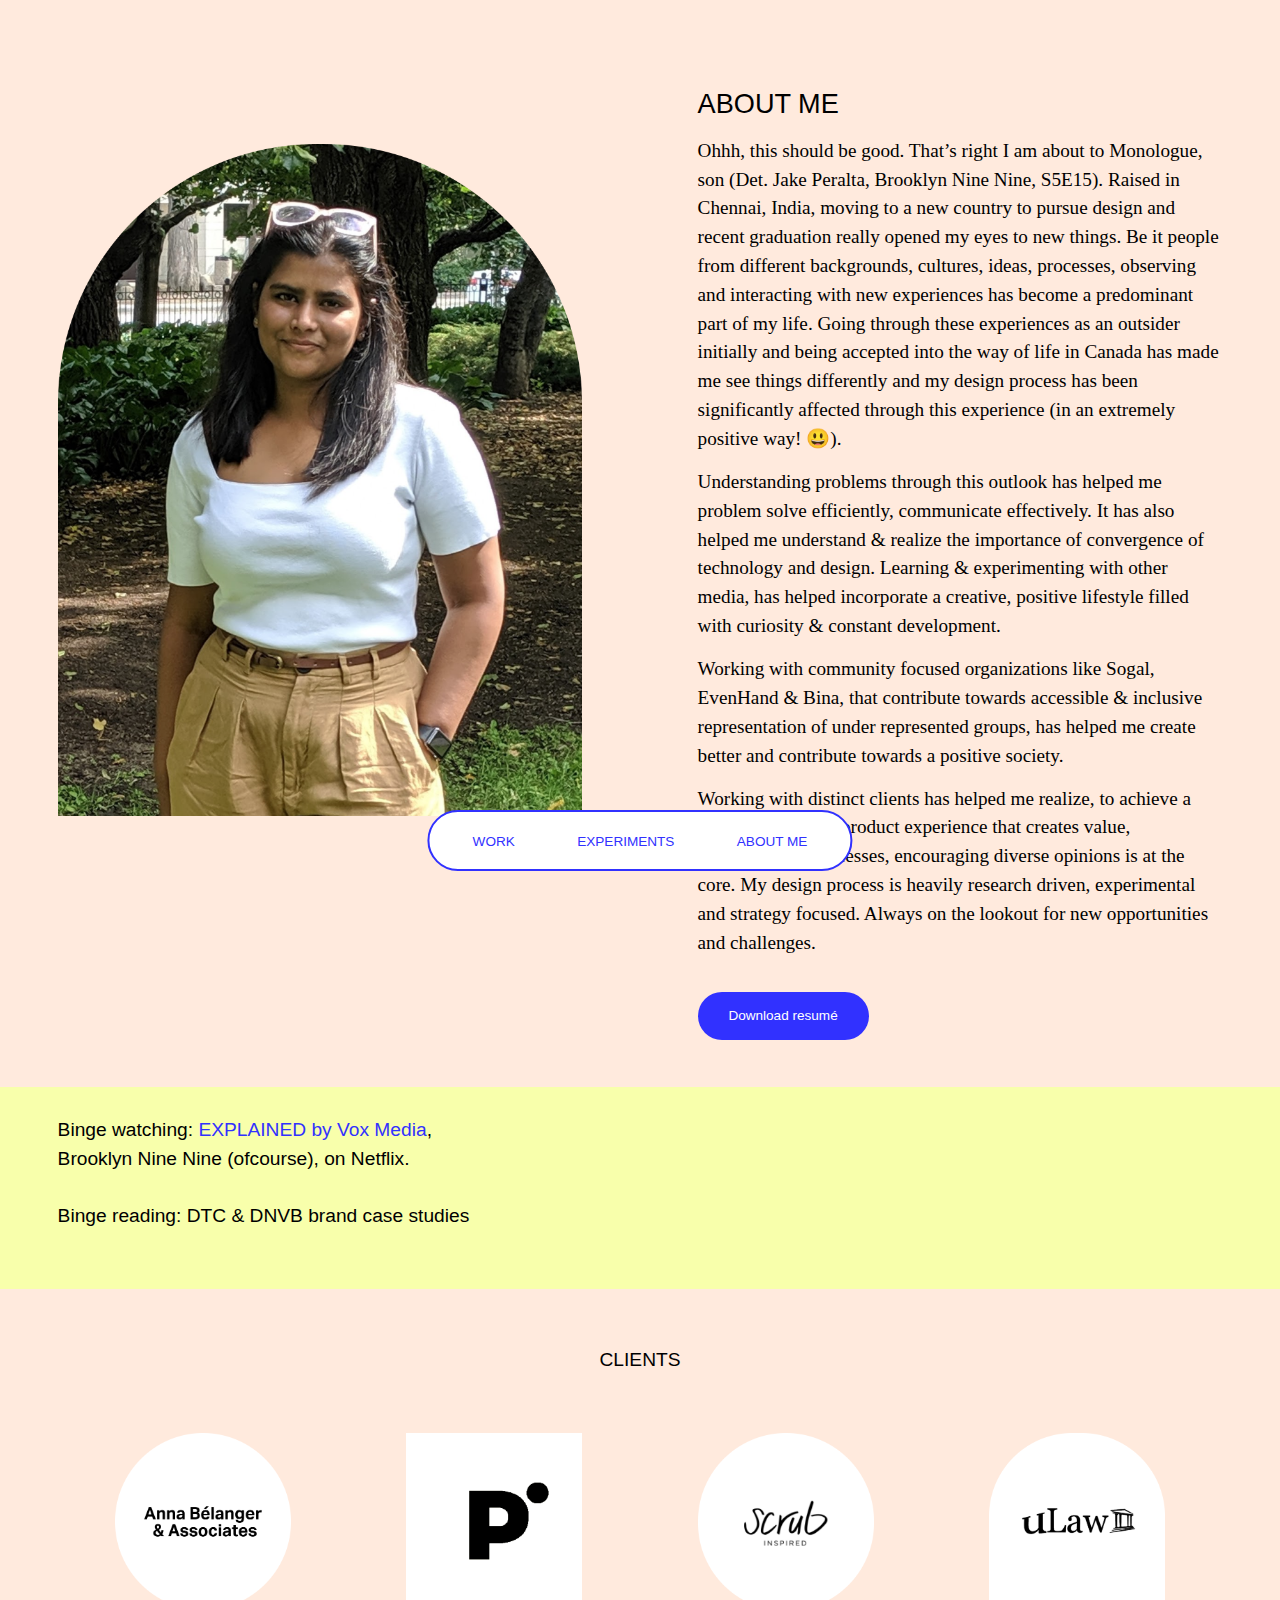
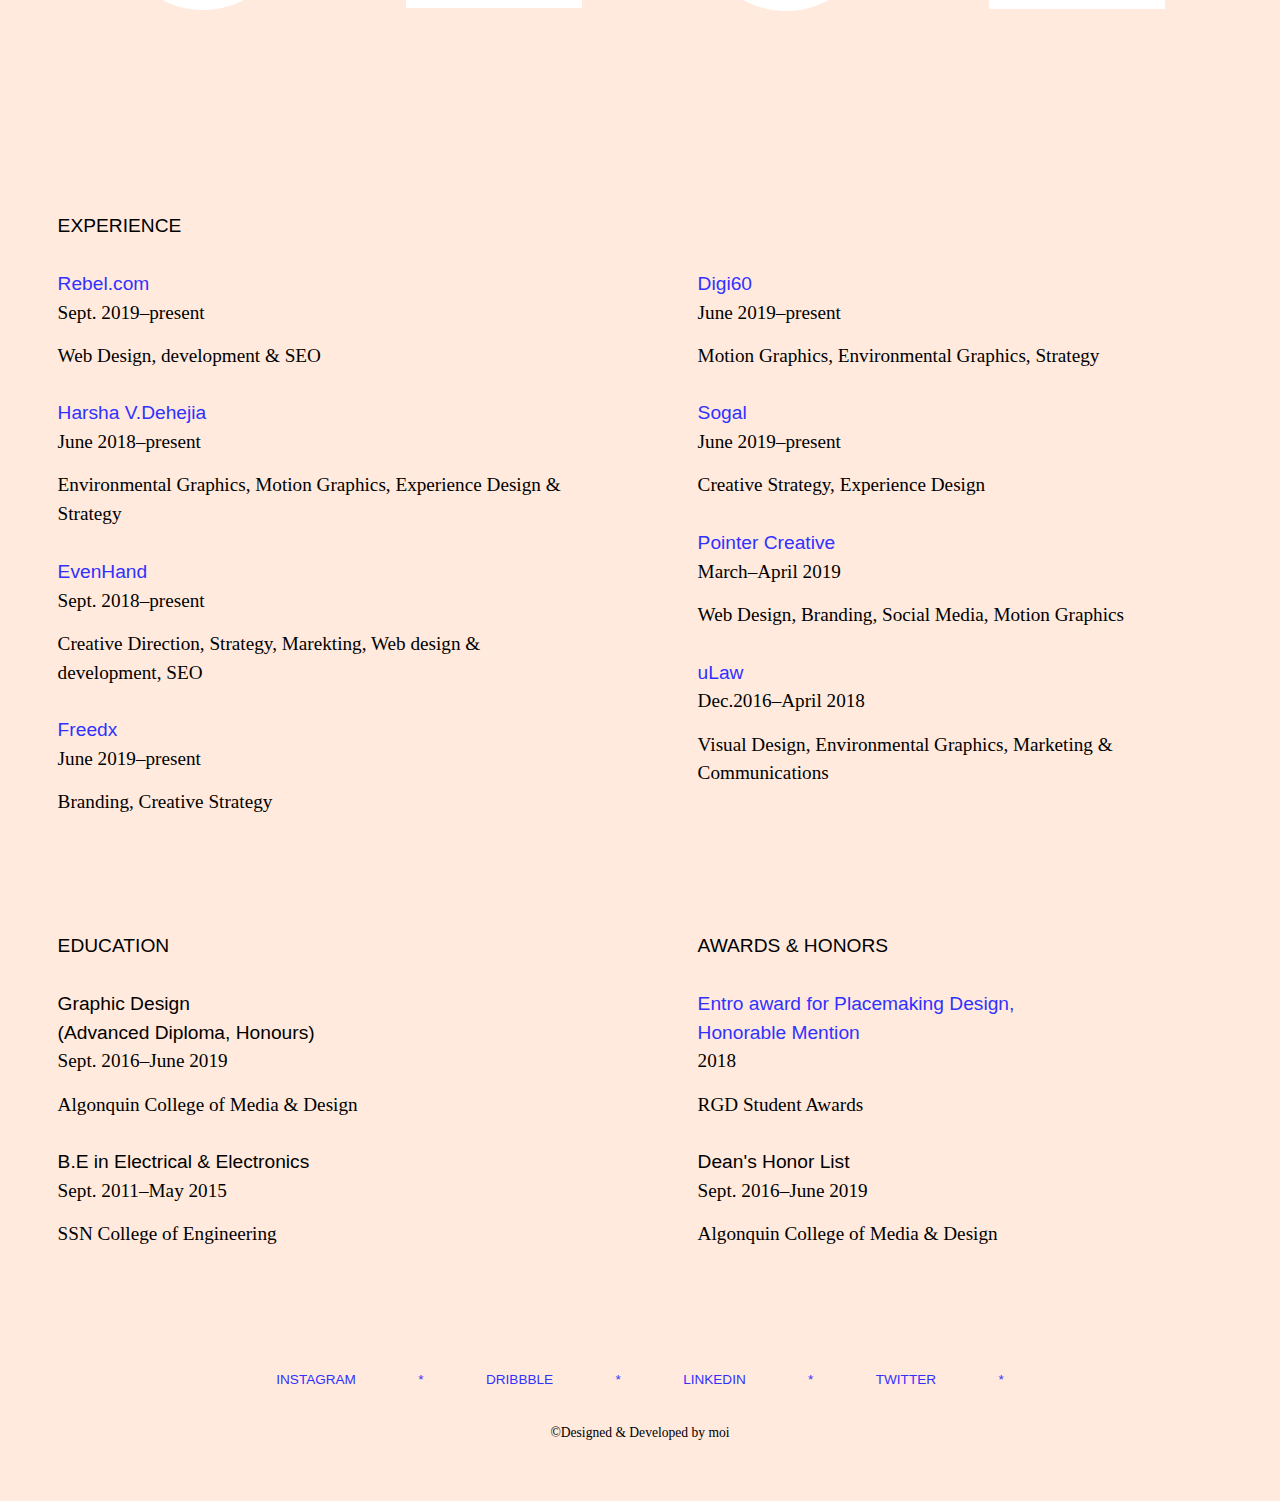
==== commit 1a59abbc: "Add JS & links to the sites" ====
--- a/about-me.html
+++ b/about-me.html
@@ -14,24 +14,27 @@
     <a class="icon i-24" href="index.html"><img class="island-2 img-flex text-left" src="images/arrow-back-24px.svg" alt=""></a>
     <nav class="nav pin-bc push text-center">
       <ul class="list-group-inline  push-0 island-1-2">
-        <li class="list-group-item milli termina-demi gutter bold push-0"><a href="experiments.html">EXPERIMENTS</a></li>
-        <li class="list-group-item milli termina-demi gutter bold push-0"><a href="#work">WORK</a></li>
-        <li class="list-group-item milli termina-demi gutter bold push-0"><a href="index.html">HOME</a></li>
+        <li class="list-group-item milli termina-demi gutter bold push-0"><a href="index.html#work">WORK</a></li>
+        <li class="list-group-item milli termina-demi gutter bold push-0"><a href="#">EXPERIMENTS</a></li>
+        <li class="list-group-item milli termina-demi gutter bold push-0"><a href="about-me.html">ABOUT ME</a></li>
       </ul>
     </nav>
   </header>
 
   <main class="">
     <section class="grid island push-2">
-      <div class="unit xs-1 s-1 m-1-2 l-1-2 island">
-        <h2 class="mega termina-demi pad-t">About me</h2>
-        <p class="">This should be good. That’s right I am about to Monologue, son (Det. Jake Peralta, Brooklyn Nine Nine, S5E15). Raised in Chennai, India, moving to a new country to pursue design and recent graduation really opened my eyes to new things. Be it people from different backgrounds, cultures, ideas, processes, observing and interacting with new experiences has become a predominant part of my life. Going through these experiences as an outsider initially and being accepted into the way of life in Canada has made me see things differently and my design process has been significantly affected through this experience(in an extremely positive way! :D). </p>
-        <p class="">Understanding problems through this outlook has helped me problem solve efficiently, communicate effectively. It has also helped me understand & realize the importance of convergence of technology and design. Learning & experimenting with other media, has helped incorporate a creative, positive lifestyle filled with curiosity & constant development.</p>
-        <p class="">Working with community focused organizations like Sogal, EvenHand & Bina, that contribute towards accessible & inclusive representation of under represented groups, has helped me create better and contribute towards a positive society.</p>
+      <div class="unit xs-1 s-1 m-1-2 l-1-2 pad-t-2">
+        <img class="img-flex gutter-2 pad-t-2" src="images/me.png" alt="">
+      </div>
+      <div class="unit xs-1 s-1 m-1-2 l-1-2 gutter-2">
+        <h2 class="mega termina-demi pad-t-2 pad-b-1-2 push-0 text-upper bold">About me</h2>
+        <p class="push-1-2">Ohhh, this should be good. That’s right I am about to Monologue, son (Det. Jake Peralta, Brooklyn Nine Nine, S5E15). Raised in Chennai, India, moving to a new country to pursue design and recent graduation really opened my eyes to new things. Be it people from different backgrounds, cultures, ideas, processes, observing and interacting with new experiences has become a predominant part of my life. Going through these experiences as an outsider initially and being accepted into the way of life in Canada has made me see things differently and my design process has been significantly affected through this experience (in an extremely positive way! 😃). </p>
+        <p class="push-1-2">Understanding problems through this outlook has helped me problem solve efficiently, communicate effectively. It has also helped me understand & realize the importance of convergence of technology and design. Learning & experimenting with other media, has helped incorporate a creative, positive lifestyle filled with curiosity & constant development.</p>
+        <p class="push-1-2">Working with community focused organizations like Sogal, EvenHand & Bina, that contribute towards accessible & inclusive representation of under represented groups, has helped me create better and contribute towards a positive society.</p>
         <p class="">Working with distinct clients has helped me realize, to achieve a positive, seamless product experience that creates value, understanding processes, encouraging diverse opinions is at the core. My design process is heavily research driven, experimental and strategy focused. Always on the lookout for new opportunities and challenges.</p>
-      </div>
-      <div class="unit xs-1 s-1 m-1-2 l-1-2 pad-t-2">
-        <img class="img-flex gutter-2 pad-t gutter-2" src="images/me.png" alt="">
+        <div class="pad-t-1-2 pad-b-2">
+          <a class="milli button gutter pad-t-1-2 pad-b-1-2 termina-demi" href="https://drive.google.com/file/d/1gW1mn8I2FU0qGcny-snGF9ObGU-aeH31/view?usp=sharing" target="_blank">Download resumé</a>
+        </div>
       </div>
     </section>
     <div class="bg-yellow gutter-2 pad-t pad-b">
@@ -49,49 +52,49 @@
       </ul>
     </section>
 
-    <section class="pad-t-2 experience island-2">
-      <h3 class="kilo pad-t-2 termina-demi"><img class="icon i-24" src="images/square.png" alt="">EXPERIENCE</h3>
+    <section class="pad-t-2 experience">
+      <h3 class="kilo pad-t-2 termina-demi gutter-2">EXPERIENCE</h3>
       <div class="grid">
-        <ul class="unit xs-1 s-1 m-1-2 l-1-2 list-group-inline">
+        <ul class="unit xs-1 s-1 m-1-2 l-1-2 list-group gutter-2">
           <li class="list-group-item">
-            <a class="push-0 freight-big mega" href="https://www.rebel.com/" target="_blank">Rebel.com</a>
+            <a class="kilo push-0 termina-demi" href="https://www.rebel.com/" target="_blank">Rebel.com</a>
             <p class="kilo freight-big push-1-2 italic">Sept. 2019–present</p>
             <p class="kilo freight-big">Web Design, development & SEO</p>
           </li>
           <li class="list-group-item">
-            <a class="kilo push-0 termina-demi" href="https://www.rebel.com/" target="_blank">Harsha V.Dehejia</a>
+            <a class="kilo push-0 termina-demi" href="#" target="_blank">Harsha V.Dehejia</a>
             <p class="kilo freight-big push-1-2 italic">June 2018–present</p>
-            <p class="kilo freight-big">Environmental Graphics, Motion Graphics,<br>Experience Design & Strategy</p>
+            <p class="kilo freight-big">Environmental Graphics, Motion Graphics, Experience Design & Strategy</p>
           </li>
           <li class="list-group-item">
-            <a class="kilo push-0 termina-demi" href="https://www.rebel.com/" target="_blank">EvenHand</a>
+            <a class="kilo push-0 termina-demi" href="file:///Users/shrinidhisridhar/Documents/evenhand-product-website/index.html" target="_blank">EvenHand</a>
             <p class="kilo freight-big push-1-2 italic">Sept. 2018–present</p>
             <p class="kilo freight-big">Creative Direction, Strategy, Marekting, Web design & development, SEO</p>
           </li>
           <li class="list-group-item">
-            <a class="kilo push-0 termina-demi" href="https://www.rebel.com/" target="_blank">Freedx</a>
+            <a class="kilo push-0 termina-demi" href="http://www.freedx.ca/" target="_blank">Freedx</a>
             <p class="kilo freight-big push-1-2 italic">June 2019–present</p>
             <p class="kilo freight-big">Branding, Creative Strategy</p>
           </li>
         </ul>
-        <ul class="unit xs-1 s-1 m-1-2 l-1-2 list-group-inline gutter-2">
+        <ul class="unit xs-1 s-1 m-1-2 l-1-2 list-group gutter-2">
           <li class="list-group-item">
-            <a class="kilo push-0 termina-demi" href="https://www.rebel.com/" target="_blank">Digi60</a>
+            <a class="kilo push-0 termina-demi" href="http://www.digi60.org/2019-digi60-festival" target="_blank">Digi60</a>
             <p class="kilo freight-big push-1-2 italic">June 2019–present</p>
             <p class="kilo freight-big">Motion Graphics, Environmental Graphics, Strategy</p>
           </li>
           <li class="list-group-item">
-            <a class="kilo push-0 termina-demi" href="https://www.rebel.com/" target="_blank">Sogal</a>
+            <a class="kilo push-0 termina-demi" href="https://www.iamsogal.com/?gclid=Cj0KCQiA5dPuBRCrARIsAJL7oejezqp6osubyfLPNqgE0wmwalrCN1T8l-OC9wdxMawN6yoX-KbBqzoaAqOVEALw_wcB" target="_blank">Sogal</a>
             <p class="kilo freight-big push-1-2 italic">June 2019–present</p>
             <p class="kilo freight-big">Creative Strategy, Experience Design</p>
           </li>
           <li class="list-group-item">
-            <a class="kilo push-0 termina-demi" href="https://www.rebel.com/" target="_blank">Pointer Creative</a>
+            <a class="kilo push-0 termina-demi" href="https://pointercreative.com/" target="_blank">Pointer Creative</a>
             <p class="kilo freight-big push-1-2 italic">March–April 2019</p>
             <p class="kilo freight-big">Web Design, Branding, Social Media, Motion Graphics</p>
           </li>
           <li class="list-group-item">
-            <a class="kilo push-0 termina-demi" href="https://www.rebel.com/" target="_blank">uLaw</a>
+            <a class="kilo push-0 termina-demi" href="https://www.ulawpractice.com/" target="_blank">uLaw</a>
             <p class="kilo freight-big push-1-2 italic">Dec.2016–April 2018</p>
             <p class="kilo freight-big">Visual Design, Environmental Graphics, Marketing & Communications</p>
           </li>
@@ -101,7 +104,7 @@
 
     <section class="pad-t-2 island-2 grid">
       <div class="unit xs-1 s-1 m-1-2 l-1-2 gutter-2">
-        <h3 class="kilo pad-t-2 termina-demi"><img class="icon i-24" src="images/square.png" alt="">EDUCATION</h3>
+        <h3 class="kilo pad-t-2 termina-demi">EDUCATION</h3>
         <ul class="list-group-inline">
           <li class="list-group-item">
             <p class="kilo push-0 termina-demi">Graphic Design<br>(Advanced Diploma, Honours)</p>
@@ -116,7 +119,7 @@
         </ul>
       </div>
       <div class="unit xs-1 s-1 m-1-2 l-1-2 gutter-2">
-        <h3 class="kilo pad-t-2 termina-demi"><img class="icon i-24" src="images/square.png" alt="">AWARDS & HONORS</h3>
+        <h3 class="kilo pad-t-2 termina-demi">AWARDS & HONORS</h3>
         <ul class="list-group-inline">
           <li class="list-group-item">
             <a href="https://www.rgd.ca/studentsgrads/student-awards/index/news_post/4551.php" class="kilo push-0 termina-demi">Entro award for Placemaking Design,<br>Honorable Mention</a>
@@ -135,14 +138,14 @@
 
   <footer class="text-center island-2">
     <ul class="list-group-inline">
-      <li class="list-group-item"><a class="text-upper milli termina-regular gutter" href="">Instagram</a></li>
-      <li class="list-group-item"><a class="text-upper milli termina-regular gutter" href="">*</a></li>
-      <li class="list-group-item"><a class="text-upper milli termina-regular gutter" href="">Dribbble</a></li>
-      <li class="list-group-item"><a class="text-upper milli termina-regular gutter" href="">*</a></li>
-      <li class="list-group-item"><a class="text-upper milli termina-regular gutter" href="">Linkedin</a></li>
-      <li class="list-group-item"><a class="text-upper milli termina-regular gutter" href="">*</a></li>
-      <li class="list-group-item"><a class="text-upper milli termina-regular gutter" href="">Twitter</a></li>
-      <li class="list-group-item"><a class="text-upper milli termina-regular gutter" href="">*</a></li>
+      <li class="list-group-item"><a class="text-upper milli termina-regular gutter" href="https://www.instagram.com/shrinidhisridhar/?hl=en">Instagram</a></li>
+      <li class="list-group-item"><a class="text-upper milli termina-regular gutter" href="#">*</a></li>
+      <li class="list-group-item"><a class="text-upper milli termina-regular gutter" href="https://dribbble.com/Nidhis">Dribbble</a></li>
+      <li class="list-group-item"><a class="text-upper milli termina-regular gutter" href="#">*</a></li>
+      <li class="list-group-item"><a class="text-upper milli termina-regular gutter" href="https://www.linkedin.com/in/shrinidhi-sridhar-8a9890a1/">Linkedin</a></li>
+      <li class="list-group-item"><a class="text-upper milli termina-regular gutter" href="#">*</a></li>
+      <li class="list-group-item"><a class="text-upper milli termina-regular gutter" href="https://twitter.com/shrinidhi_30">Twitter</a></li>
+      <li class="list-group-item"><a class="text-upper milli termina-regular gutter" href="#">*</a></li>
     </ul>
     <p class="milli freight-big push-0">©Designed & Developed by moi</p>
 
--- a/css/main.css
+++ b/css/main.css
@@ -8,27 +8,9 @@
 
 .nav {
   position: fixed;
+  z-index: 100;
 }
 /* #fcbe96 ffeadd */
-
-/* Syne Wide Medium */
-/* .syne-wide {
-  font-family: titling-gothic-fb-wide, sans-serif;
-  font-weight: 500;
-  font-style: normal;
-}
-
-.syne-wide-regular {
-  font-family: titling-gothic-fb-wide, sans-serif;
-  font-weight: 300;
-  font-style: normal;
-}
-
-.freight-text {
-  font-family: freight-text-pro, serif;
-  font-weight: 400;
-  font-style: normal;
-} */
 
 .termina-regular {
   font-family: termina,sans-serif;
@@ -43,8 +25,10 @@
 }
 
 .termina-demi {
-  font-family: rhode-extended,sans-serif;
-  font-weight: 600;
+  font-family: rhode, sans-serif;
+  font-weight: 500;
+  /* font-family: rhode-extended,sans-serif;
+  font-weight: 600; */
   font-style: normal;
 }
 
@@ -95,7 +79,7 @@
 
 .scroll-rtl {
   animation-name: running-footer1;
-  animation-duration: 20s;
+  animation-duration: 30s;
   animation-iteration-count: infinite;
   animation-direction: normal;
   animation-timing-function: linear;
@@ -103,7 +87,7 @@
 
 .scroll-ltr {
   animation-name: running-footer2;
-  animation-duration: 20s;
+  animation-duration: 30s;
   animation-iteration-count: infinite;
   animation-direction: normal;
   animation-timing-function: linear;
@@ -126,7 +110,26 @@
       transform: translateX(100%);
   }
   100% {
-      transform: translateX(-20%);
+      transform: translateX(20%);
   }
 
 }
+
+.arrow-next {
+  position: absolute;
+  right: 10%;
+}
+
+.button {
+  background-color: #3131ff;
+  border: 2px transparent solid;
+  border-radius: 48px;
+  color: #fff;
+}
+
+.button:hover {
+  background-color: #fff;
+  border: 2px #3131ff solid;
+  border-radius: 48px;
+  color: #3131ff;
+}
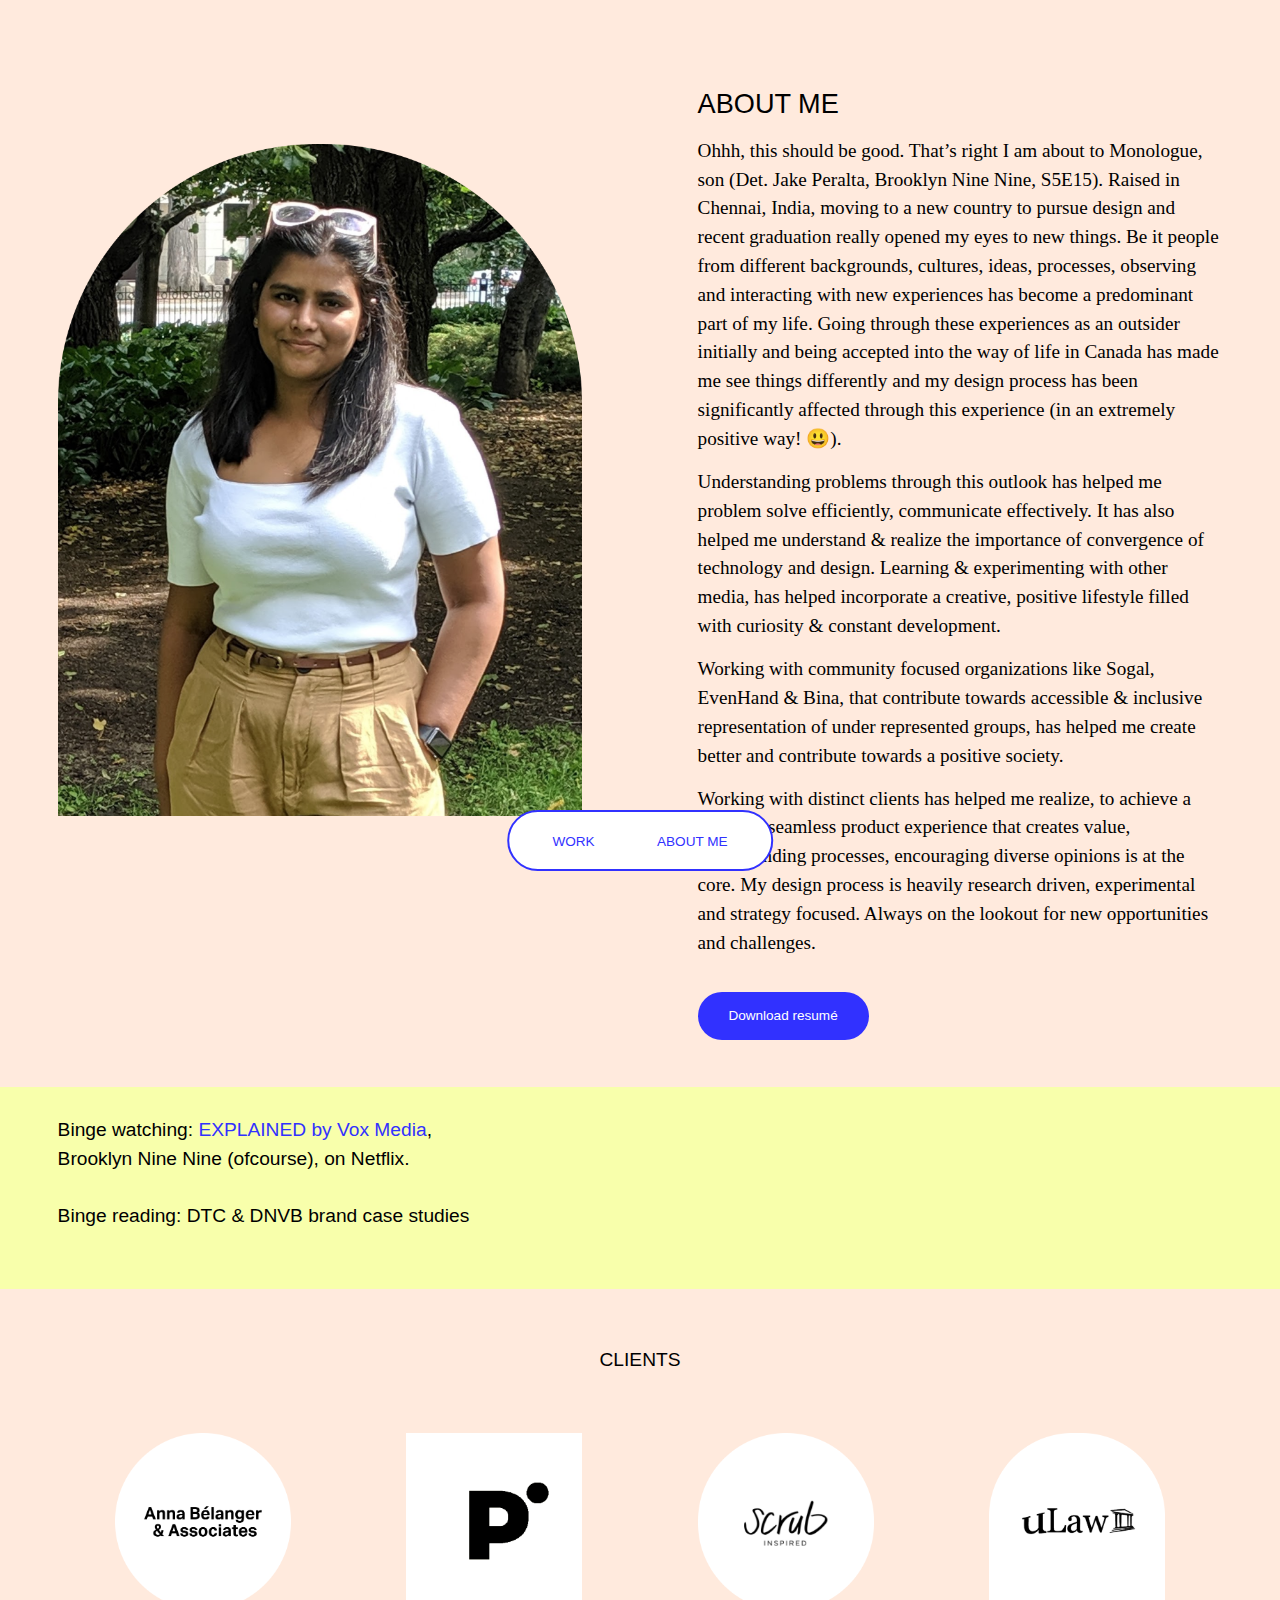
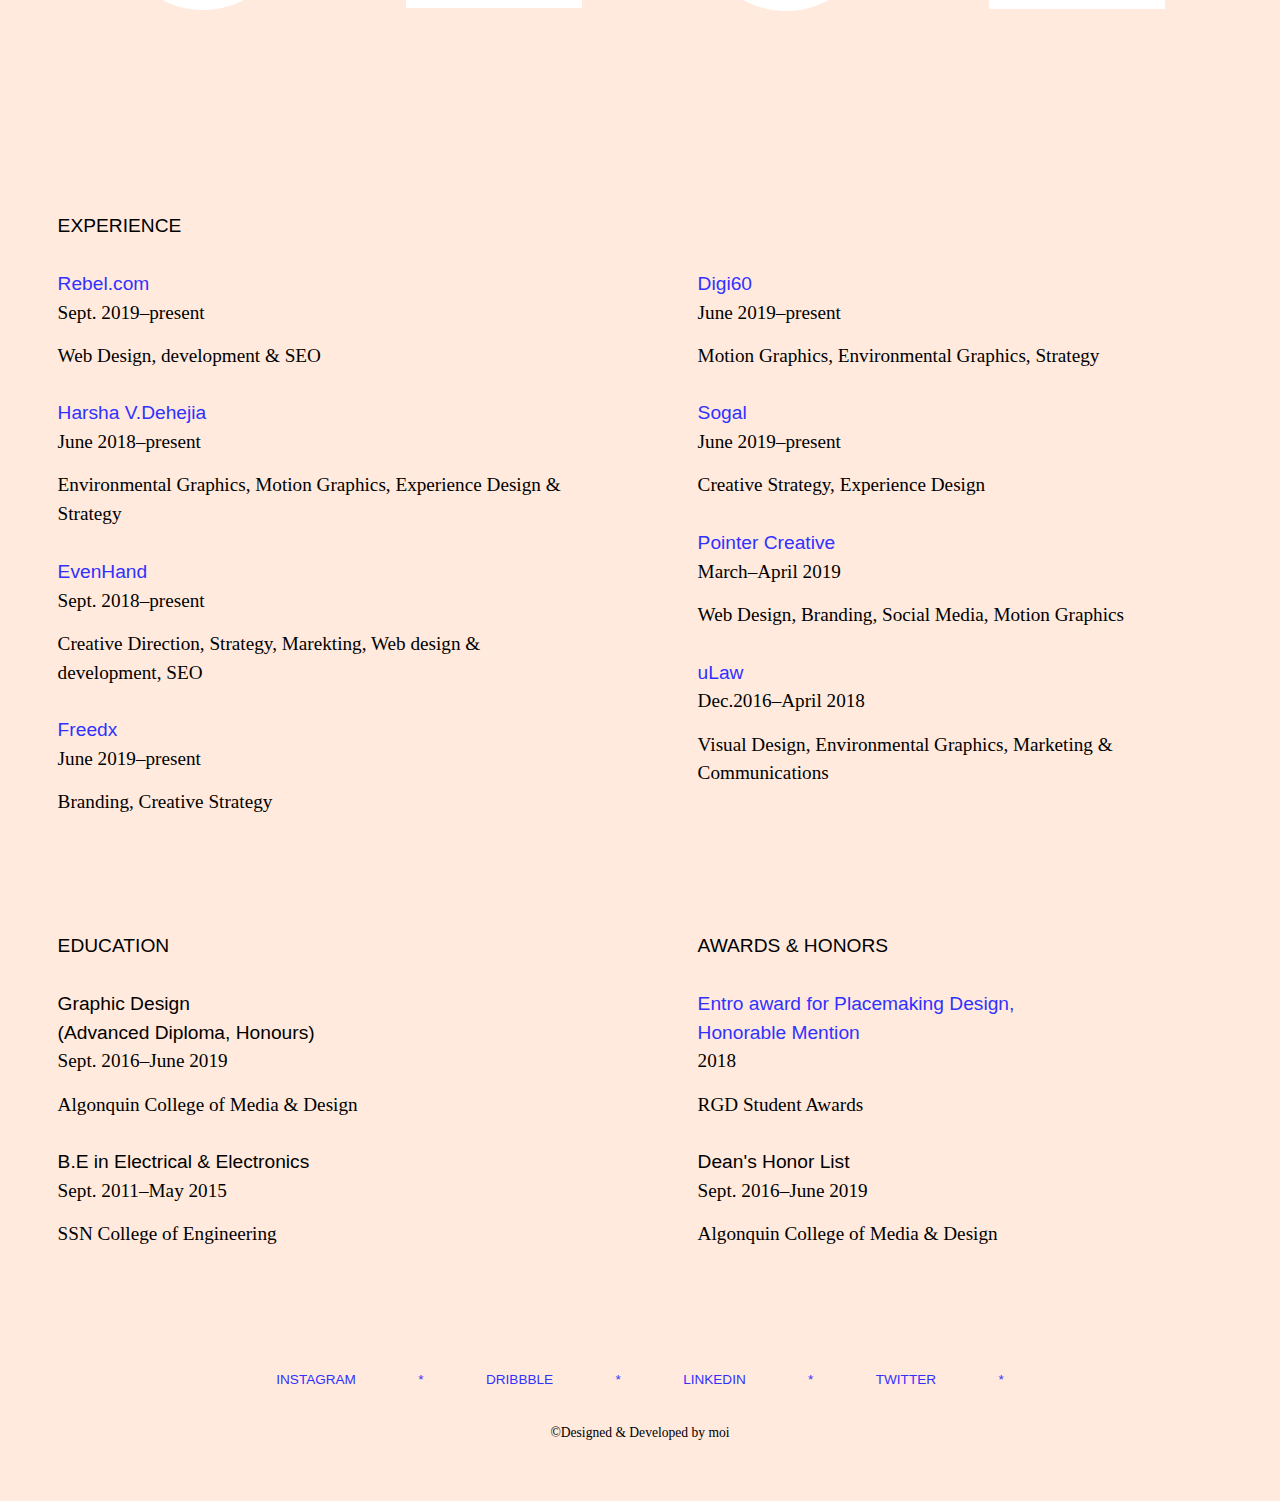
==== commit 8b50d2e3: "Remove experiments from nav" ====
--- a/about-me.html
+++ b/about-me.html
@@ -15,7 +15,7 @@
     <nav class="nav pin-bc push text-center">
       <ul class="list-group-inline  push-0 island-1-2">
         <li class="list-group-item milli termina-demi gutter bold push-0"><a href="index.html#work">WORK</a></li>
-        <li class="list-group-item milli termina-demi gutter bold push-0"><a href="#">EXPERIMENTS</a></li>
+        <!-- <li class="list-group-item milli termina-demi gutter bold push-0"><a href="#">EXPERIMENTS</a></li> -->
         <li class="list-group-item milli termina-demi gutter bold push-0"><a href="about-me.html">ABOUT ME</a></li>
       </ul>
     </nav>
--- a/css/main.css
+++ b/css/main.css
@@ -133,3 +133,10 @@
   border-radius: 48px;
   color: #3131ff;
 }
+
+.hover {
+  display: none;
+}
+.nav ul li a:hover .hover {
+  display: inline-block;
+}
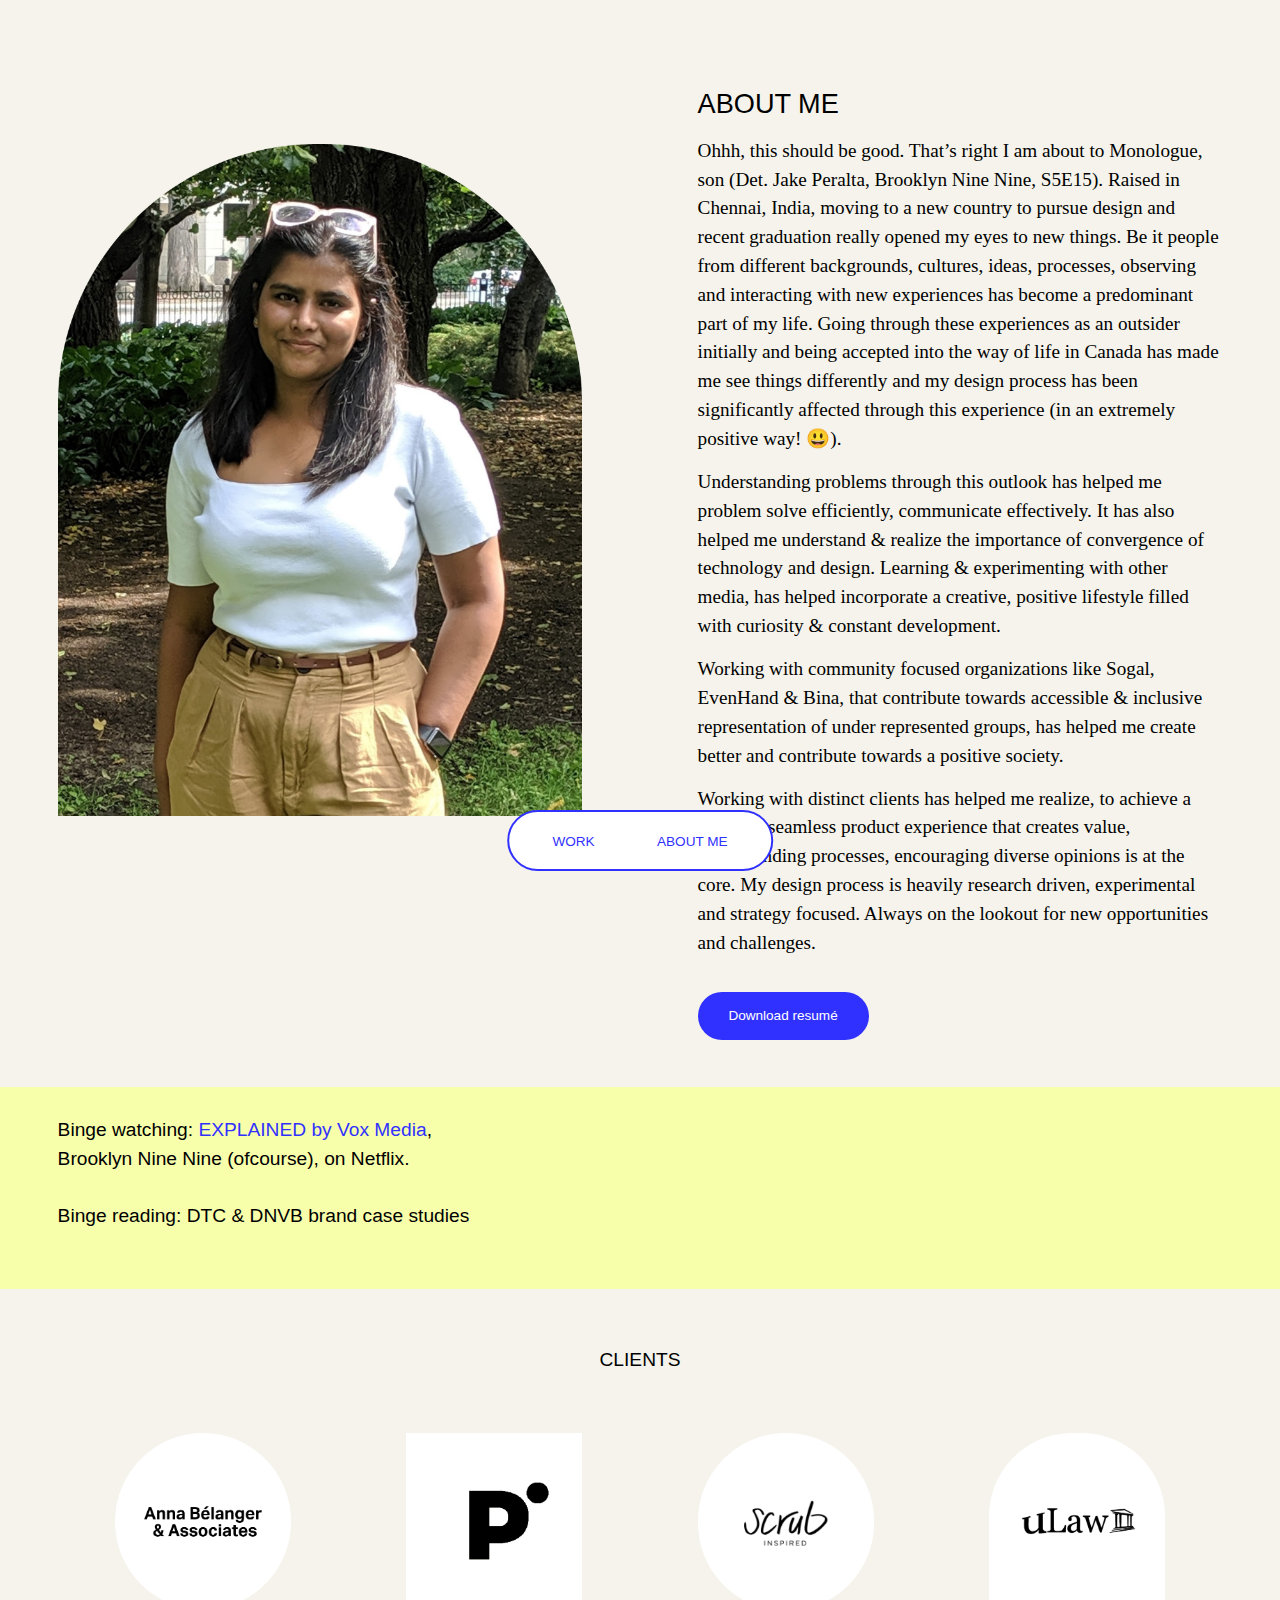
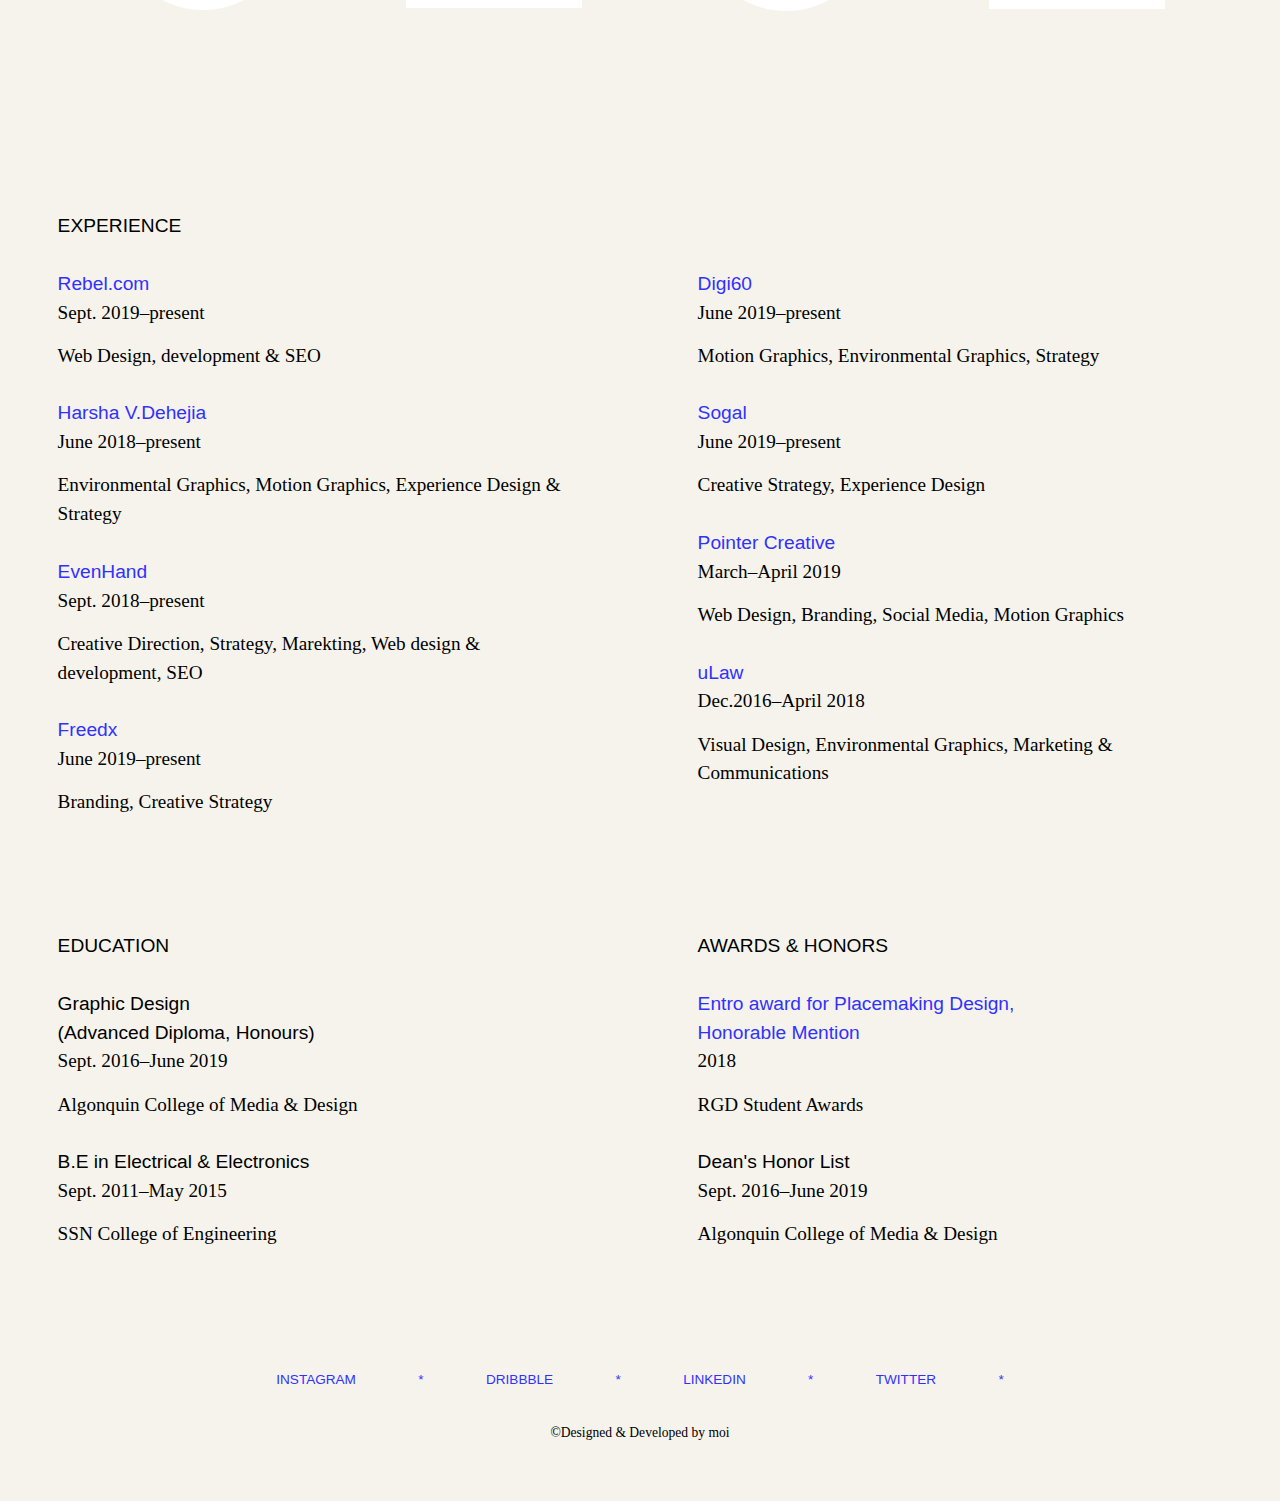
==== commit a5a2cb5c: "Modify the typefaces for the website" ====
--- a/about-me.html
+++ b/about-me.html
@@ -138,14 +138,14 @@
 
   <footer class="text-center island-2">
     <ul class="list-group-inline">
-      <li class="list-group-item"><a class="text-upper milli termina-regular gutter" href="https://www.instagram.com/shrinidhisridhar/?hl=en">Instagram</a></li>
-      <li class="list-group-item"><a class="text-upper milli termina-regular gutter" href="#">*</a></li>
-      <li class="list-group-item"><a class="text-upper milli termina-regular gutter" href="https://dribbble.com/Nidhis">Dribbble</a></li>
-      <li class="list-group-item"><a class="text-upper milli termina-regular gutter" href="#">*</a></li>
-      <li class="list-group-item"><a class="text-upper milli termina-regular gutter" href="https://www.linkedin.com/in/shrinidhi-sridhar-8a9890a1/">Linkedin</a></li>
-      <li class="list-group-item"><a class="text-upper milli termina-regular gutter" href="#">*</a></li>
-      <li class="list-group-item"><a class="text-upper milli termina-regular gutter" href="https://twitter.com/shrinidhi_30">Twitter</a></li>
-      <li class="list-group-item"><a class="text-upper milli termina-regular gutter" href="#">*</a></li>
+      <li class="list-group-item"><a class="text-upper milli termina-demi gutter" href="https://www.instagram.com/shrinidhisridhar/?hl=en">Instagram</a></li>
+      <li class="list-group-item"><a class="text-upper milli termina-demi gutter" href="#">*</a></li>
+      <li class="list-group-item"><a class="text-upper milli termina-demi gutter" href="https://dribbble.com/Nidhis">Dribbble</a></li>
+      <li class="list-group-item"><a class="text-upper milli termina-demi gutter" href="#">*</a></li>
+      <li class="list-group-item"><a class="text-upper milli termina-demi gutter" href="https://www.linkedin.com/in/shrinidhi-sridhar-8a9890a1/">Linkedin</a></li>
+      <li class="list-group-item"><a class="text-upper milli termina-demi gutter" href="#">*</a></li>
+      <li class="list-group-item"><a class="text-upper milli termina-demi gutter" href="https://twitter.com/shrinidhi_30">Twitter</a></li>
+      <li class="list-group-item"><a class="text-upper milli termina-demi gutter" href="#">*</a></li>
     </ul>
     <p class="milli freight-big push-0">©Designed & Developed by moi</p>
 
--- a/css/main.css
+++ b/css/main.css
@@ -1,5 +1,5 @@
 html {
-  background-color: #ffeadd;
+  background-color: #f5f3eb;
 }
 
 .white {
@@ -12,18 +12,6 @@
 }
 /* #fcbe96 ffeadd */
 
-.termina-regular {
-  font-family: termina,sans-serif;
-  font-weight: 400;
-  font-style: normal;
-}
-
-.termina-heavy {
-  font-family: termina,sans-serif;
-  font-weight: 800;
-  font-style: normal;
-}
-
 .termina-demi {
   font-family: rhode, sans-serif;
   font-weight: 500;
@@ -33,25 +21,18 @@
 }
 
 .freight-big {
-  font-family: kepler-std-subhead,serif;
+  font-family: miller-banner, serif;
+  /* font-family: orpheuspro, serif; */
+  /* font-family: "Cormorant Garamond", serif; */
+  /* font-family: kepler-std-subhead,serif; */
   /* font-family: plantin, sans-serif; */
   font-weight: 400;
   font-style: normal;
 }
 
-.plantin-italic {
-  font-family: plantin, sans-serif;
-  font-weight: 400;
-  font-style: italic;
-}
-
 a {
   text-decoration: none;
   color: #3131ff;
-}
-
-a:hover {
-  cursor: url(finger.cur), auto;
 }
 
 .nav {
@@ -140,3 +121,17 @@
 .nav ul li a:hover .hover {
   display: inline-block;
 }
+
+.center .img-flex {
+  width: 100vh;
+}
+
+.flickity-button {
+  background: transparent;
+}
+
+.flickity-button:hover {
+  outline: none;
+  color: #000;
+  background: transparent;
+}
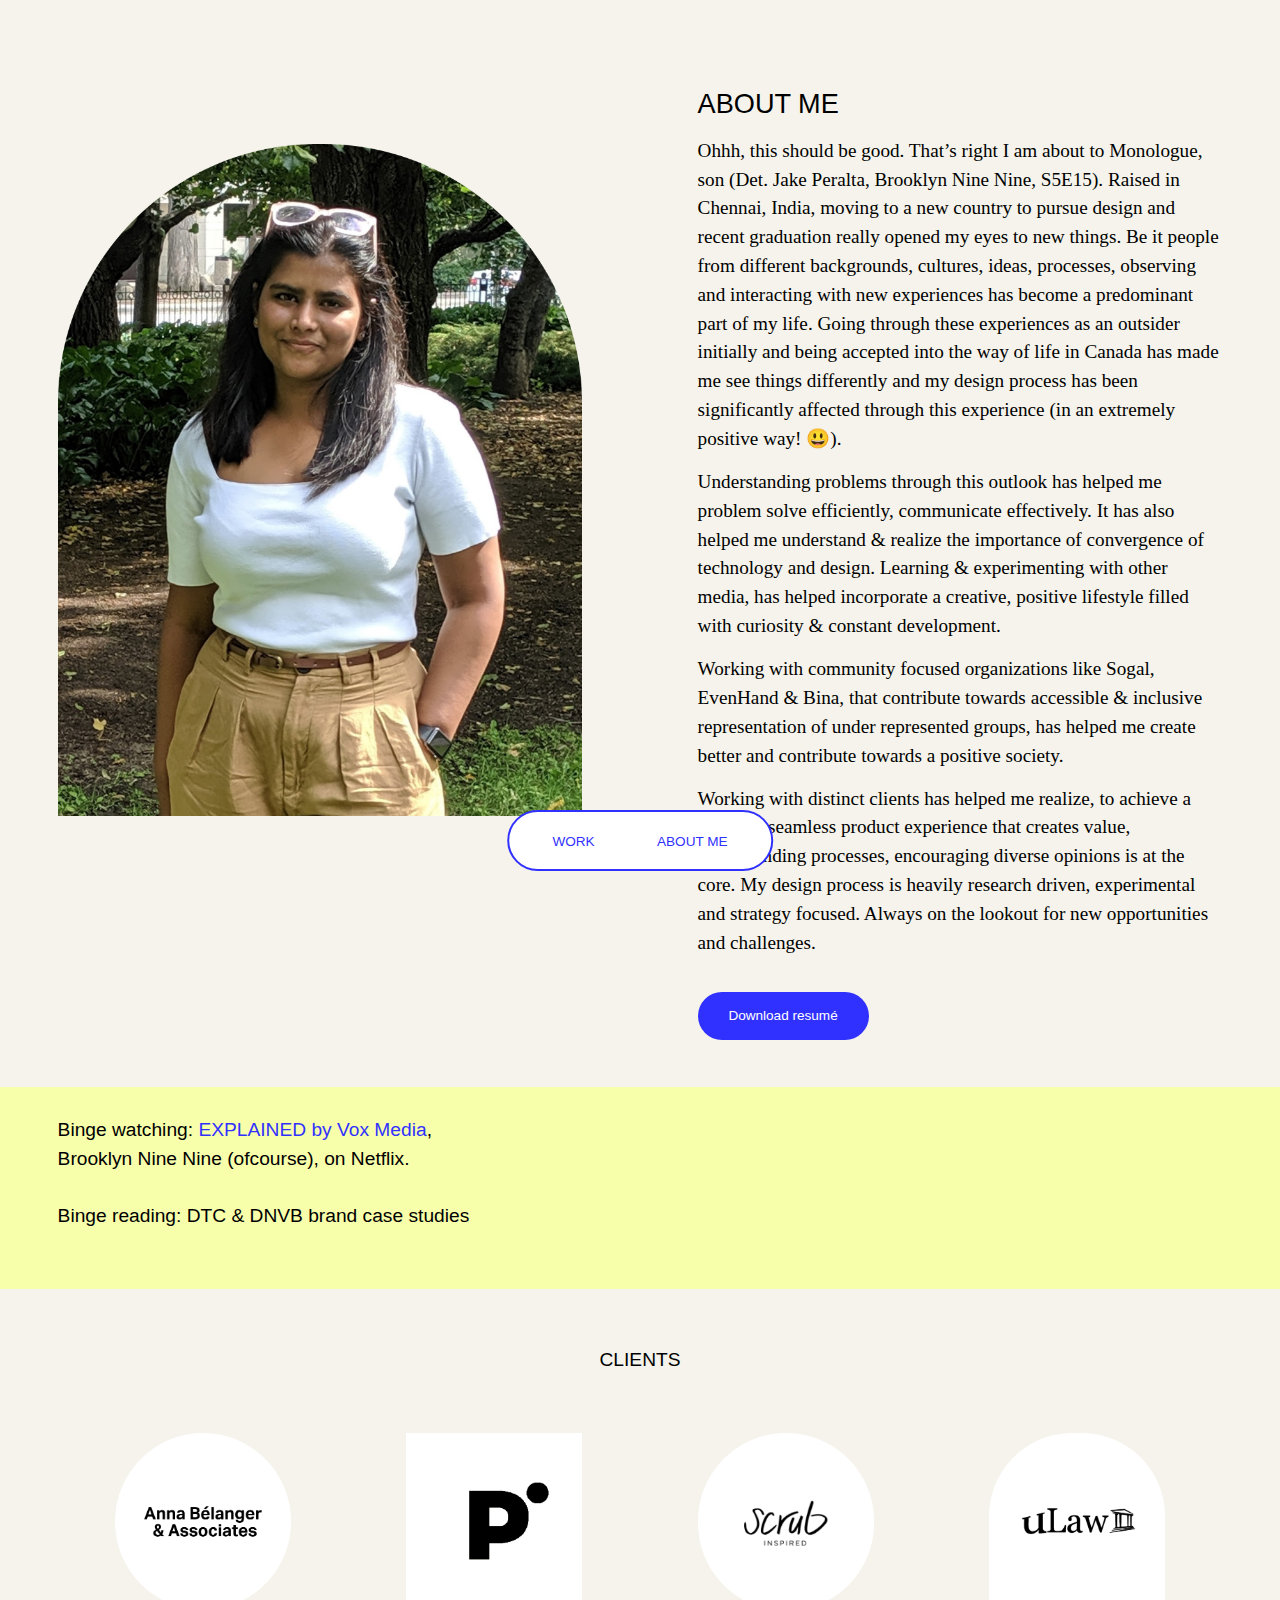
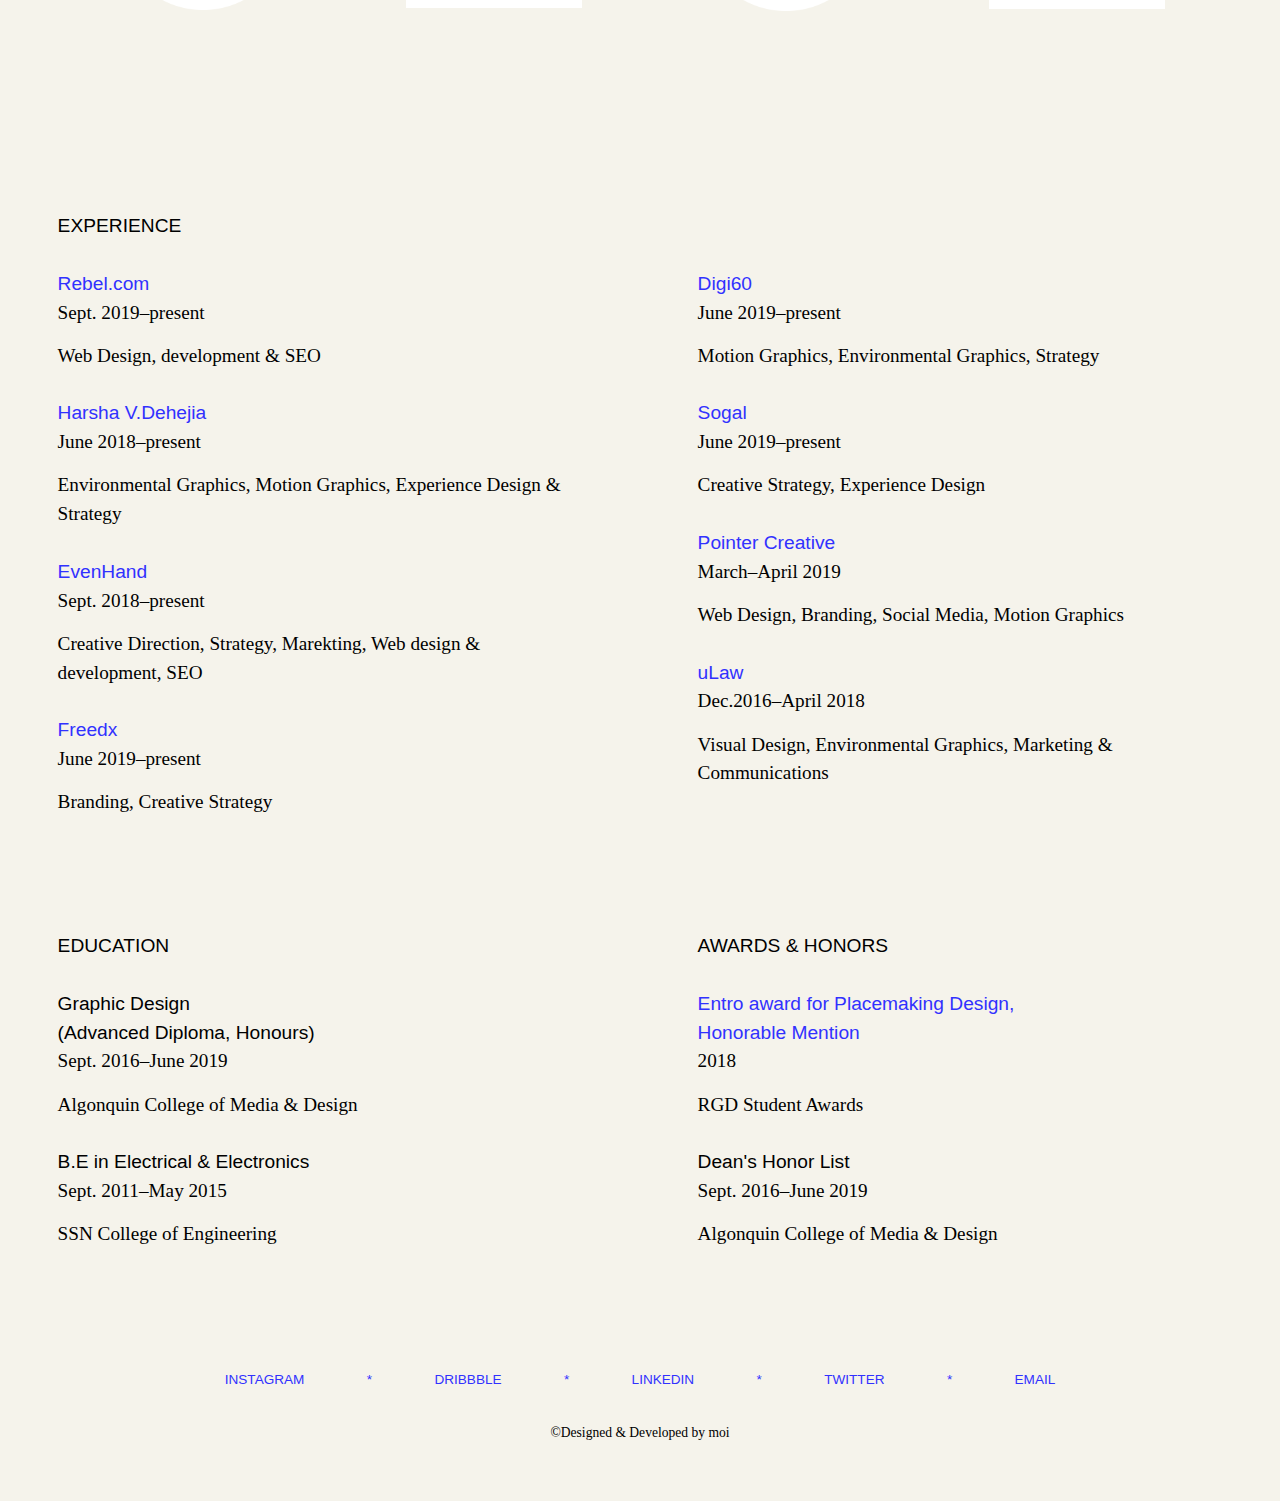
==== commit 78560e0f: "Add email to the footer" ====
--- a/about-me.html
+++ b/about-me.html
@@ -2,12 +2,23 @@
 <html lang="en-ca">
 <head>
   <meta charset="utf-8">
-  <title>🖐🏽Shrinidhi Sridhar</title>
+  <title>👋🏽Shrinidhi Sridhar</title>
   <link href="css/modules.css" rel="stylesheet">
   <link href="css/type.css" rel="stylesheet">
   <link href="css/grids.css" rel="stylesheet">
   <link href="css/main.css" rel="stylesheet">
   <link rel="stylesheet" href="https://use.typekit.net/ygd5dhr.css">
+  <!-- Global site tag (gtag.js) - Google Analytics -->
+  <script async src="https://www.googletagmanager.com/gtag/js?id=UA-131157905-1"></script>
+  <script>
+    window.dataLayer = window.dataLayer || [];
+
+    function gtag() {
+      dataLayer.push(arguments);
+    }
+    gtag('js', new Date());
+    gtag('config', 'UA-131157905-1');
+  </script>
 </head>
 <body>
   <header class="">
@@ -146,6 +157,7 @@
       <li class="list-group-item"><a class="text-upper milli termina-demi gutter" href="#">*</a></li>
       <li class="list-group-item"><a class="text-upper milli termina-demi gutter" href="https://twitter.com/shrinidhi_30">Twitter</a></li>
       <li class="list-group-item"><a class="text-upper milli termina-demi gutter" href="#">*</a></li>
+      <li class="list-group-item"><a class="text-upper milli termina-demi gutter" href="mailto:shrinidhisridhar30@gmail.com">EMAIL</a></li>
     </ul>
     <p class="milli freight-big push-0">©Designed & Developed by moi</p>
 
--- a/css/main.css
+++ b/css/main.css
@@ -33,6 +33,7 @@
 a {
   text-decoration: none;
   color: #3131ff;
+  cursor: pointer;
 }
 
 .nav {
